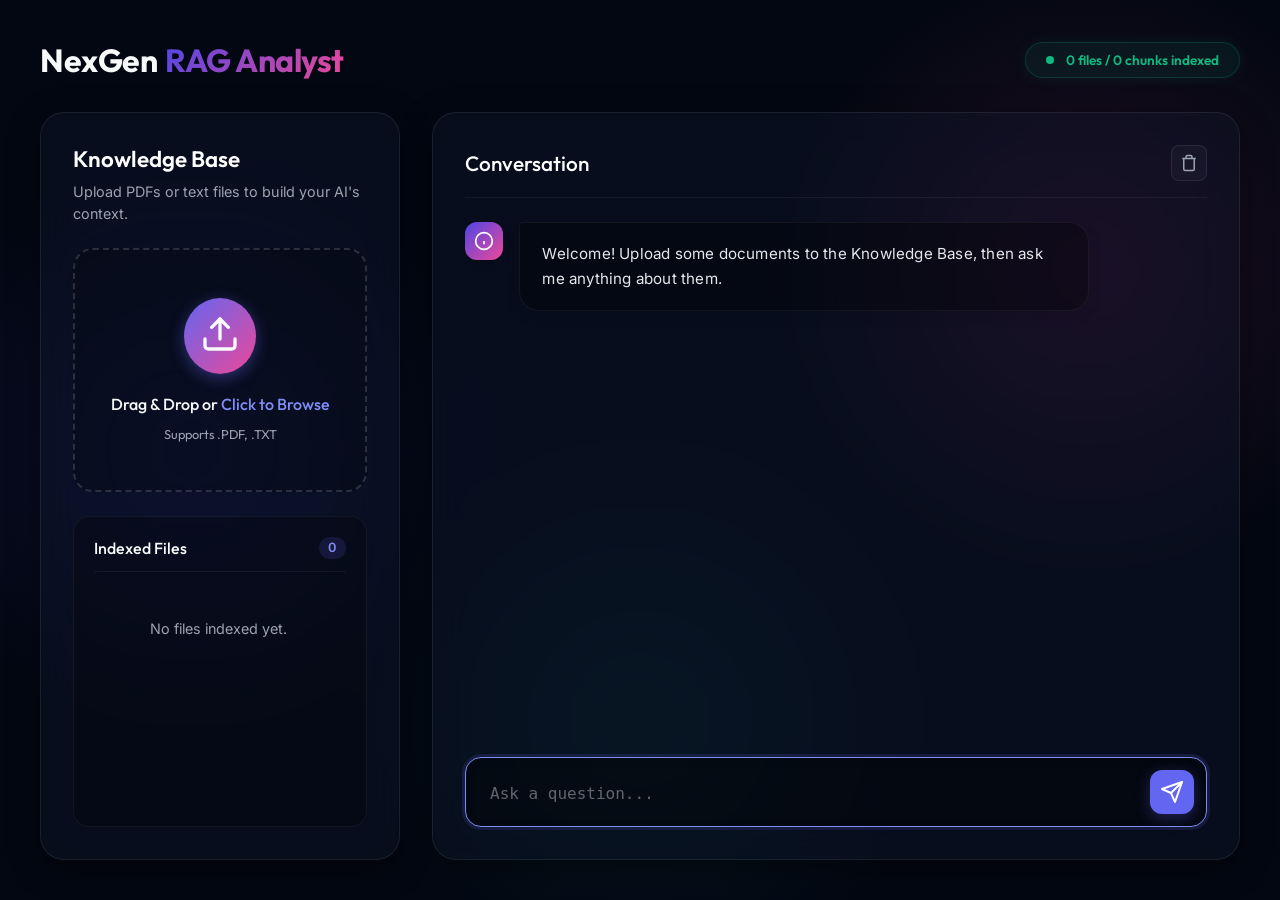
==== templates/index.html @ 40284fd2 "Add files via upload" ====
<!DOCTYPE html>
<html lang="en">
<head>
    <meta charset="UTF-8">
    <meta name="viewport" content="width=device-width, initial-scale=1.0">
    <title>NexGen RAG Assistant</title>
    <!-- Google Fonts for Modern Appearance -->
    <link href="https://fonts.googleapis.com/css2?family=Inter:wght@300;400;500;600;700&display=swap" rel="stylesheet">
    <link rel="stylesheet" href="/static/style.css">
    
    <!-- PWA Settings -->
    <link rel="manifest" href="/manifest.json">
    <meta name="theme-color" content="#0F172A">
    <link rel="apple-touch-icon" href="/static/icon.png">
</head>
<body>
    
    <!-- Animated Background Gradients -->
    <div class="bg-shape shape-1"></div>
    <div class="bg-shape shape-2"></div>
    <div class="bg-shape shape-3"></div>

    <main class="app-container">
        
        <header class="header">
            <h1 class="logo">NexGen <span>RAG Analyst</span></h1>
            <div class="stats-badge" id="statsBadge">
                <span class="pulse-dot"></span>
                <span id="statsText">0 files / 0 chunks indexed</span>
            </div>
        </header>

        <div class="main-content">
            <!-- Sidebar: Upload Section -->
            <aside class="upload-sidebar glass-panel">
                <div class="upload-header">
                    <h2>Knowledge Base</h2>
                    <p>Upload PDFs or text files to build your AI's context.</p>
                </div>
                
                <div class="upload-zone" id="uploadZone">
                    <input type="file" id="fileInput" multiple accept=".pdf,.txt" style="display:none">
                    <div class="upload-icon">
                        <svg width="40" height="40" viewBox="0 0 24 24" fill="none" stroke="currentColor" stroke-width="2" stroke-linecap="round" stroke-linejoin="round"><path d="M21 15v4a2 2 0 0 1-2 2H5a2 2 0 0 1-2-2v-4"></path><polyline points="17 8 12 3 7 8"></polyline><line x1="12" y1="3" x2="12" y2="15"></line></svg>
                    </div>
                    <span>Drag & Drop or <span class="highlight">Click to Browse</span></span>
                    <span class="file-types">Supports .PDF, .TXT</span>
                </div>

                <div class="uploaded-files-section">
                    <div class="section-title">
                        <h3>Indexed Files</h3>
                        <span class="file-count" id="fileCountBadge">0</span>
                    </div>
                    <ul id="uploadedFilesList" class="files-list">
                        <li class="empty-list">No files indexed yet.</li>
                    </ul>
                </div>

                <div class="upload-progress hidden" id="uploadProgress">
                    <div class="spinner"></div>
                    <span>Indexing Documents...</span>
                </div>
                
                <div id="uploadStatus" class="status-msg"></div>
            </aside>

            <!-- Chat Section -->
            <section class="chat-section glass-panel">
                <div class="chat-header">
                    <h2>Conversation</h2>
                    <button id="clearHistoryBtn" class="action-btn" title="Clear History">
                        <svg width="18" height="18" viewBox="0 0 24 24" fill="none" stroke="currentColor" stroke-width="2"><polyline points="3 6 5 6 21 6"></polyline><path d="M19 6v14a2 2 0 0 1-2 2H7a2 2 0 0 1-2-2V6m3 0V4a2 2 0 0 1 2-2h4a2 2 0 0 1 2 2v2"></path></svg>
                    </button>
                </div>
                <div class="chat-history" id="chatHistory">
                    <div class="message system-msg">
                        <div class="avatar">
                            <svg width="20" height="20" viewBox="0 0 24 24" fill="none" stroke="currentColor" stroke-width="2"><circle cx="12" cy="12" r="10"></circle><path d="M12 16v-4"></path><path d="M12 8h.01"></path></svg>
                        </div>
                        <div class="msg-bubble">
                            Welcome! Upload some documents to the Knowledge Base, then ask me anything about them.
                        </div>
                    </div>
                </div>

                <div class="chat-input-wrapper">
                    <textarea id="questionInput" placeholder="Ask a question..." rows="1" autofocus></textarea>
                    <button class="send-btn" id="sendBtn" title="Send Question">
                        <svg width="24" height="24" viewBox="0 0 24 24" fill="none" stroke="currentColor" stroke-width="2" stroke-linecap="round" stroke-linejoin="round"><line x1="22" y1="2" x2="11" y2="13"></line><polygon points="22 2 15 22 11 13 2 9 22 2"></polygon></svg>
                    </button>
                </div>
                <div class="chat-typing hidden" id="chatTyping">
                    RAG Analyst is retrieving information...
                </div>
            </section>
        </div>
    </main>

    <script src="/static/script.js"></script>
    <script>
      if ('serviceWorker' in navigator) {
        window.addEventListener('load', () => {
          navigator.serviceWorker.register('/sw.js')
            .then(registration => {
              console.log('ServiceWorker registration successful with scope: ', registration.scope);
            })
            .catch(err => {
              console.log('ServiceWorker registration failed: ', err);
            });
        });
      }
    </script>
</body>
</html>
---- static/style.css ----
@import url('https://fonts.googleapis.com/css2?family=Outfit:wght@300;400;500;600;700&family=Inter:wght@400;500;600&display=swap');

:root {
    --bg-color-main: #030712;
    --card-bg: rgba(17, 24, 39, 0.45);
    --card-border: rgba(255, 255, 255, 0.08);
    --card-shadow: 0 8px 32px 0 rgba(0, 0, 0, 0.4);
    
    --accent-color: #6366f1; /* Indigo */
    --accent-hover: #818cf8;
    --accent-glow: rgba(99, 102, 241, 0.5);
    
    --text-primary: #f9fafb;
    --text-secondary: #9ca3af;
    --success-color: #10b981;
    --danger-color: #ef4444;
    
    --gradient-1: #4f46e5;
    --gradient-2: #ec4899;
    --gradient-3: #14b8a6;
    
    --app-font: 'Outfit', sans-serif;
    --body-font: 'Inter', sans-serif;
}

* {
    margin: 0;
    padding: 0;
    box-sizing: border-box;
}

body {
    background-color: var(--bg-color-main);
    background-image: 
        radial-gradient(circle at 15% 50%, rgba(79, 70, 229, 0.12), transparent 25%),
        radial-gradient(circle at 85% 30%, rgba(236, 72, 153, 0.12), transparent 25%),
        radial-gradient(circle at 50% 80%, rgba(20, 184, 166, 0.08), transparent 30%);
    background-attachment: fixed;
    color: var(--text-primary);
    min-height: 100vh;
    overflow-x: hidden;
    display: flex;
    justify-content: center;
    position: relative;
    font-family: var(--body-font);
    -webkit-font-smoothing: antialiased;
}

/* Base App Layout */
.app-container {
    width: 100%;
    max-width: 1350px;
    padding: 2.5rem;
    display: flex;
    flex-direction: column;
    height: 100vh;
    height: 100dvh;
}

/* Header Elements */
.header {
    display: flex;
    justify-content: space-between;
    align-items: center;
    margin-bottom: 2rem;
    animation: fadeInDown 0.8s ease cubic-bezier(0.16, 1, 0.3, 1);
}

.logo {
    font-family: var(--app-font);
    font-size: 2rem;
    font-weight: 700;
    letter-spacing: -0.5px;
    display: flex;
    align-items: center;
    gap: 0.5rem;
}

.logo span {
    background: linear-gradient(135deg, var(--gradient-1), var(--gradient-2));
    -webkit-background-clip: text;
    background-clip: text;
    -webkit-text-fill-color: transparent;
}

.stats-badge {
    background: rgba(16, 185, 129, 0.08);
    border: 1px solid rgba(16, 185, 129, 0.2);
    padding: 0.5rem 1.25rem;
    border-radius: 50px;
    display: flex;
    align-items: center;
    gap: 0.75rem;
    font-size: 0.85rem;
    font-weight: 600;
    color: var(--success-color);
    box-shadow: 0 0 15px rgba(16, 185, 129, 0.1);
    font-family: var(--app-font);
}

.pulse-dot {
    width: 8px;
    height: 8px;
    background: var(--success-color);
    border-radius: 50%;
    animation: pulse 2s infinite;
}

@keyframes pulse {
    0% { box-shadow: 0 0 0 0 rgba(16, 185, 129, 0.6); }
    70% { box-shadow: 0 0 0 8px rgba(16, 185, 129, 0); }
    100% { box-shadow: 0 0 0 0 rgba(16, 185, 129, 0); }
}

/* Main Grid structure */
.main-content {
    display: grid;
    grid-template-columns: 360px 1fr;
    gap: 2rem;
    flex: 1;
    min-height: 0;
}

/* Premium Glassmorphism Panels */
.glass-panel {
    background: var(--card-bg);
    backdrop-filter: blur(20px) saturate(140%);
    -webkit-backdrop-filter: blur(20px) saturate(140%);
    border: 1px solid var(--card-border);
    border-radius: 24px;
    box-shadow: var(--card-shadow);
}

/* Upload Sidebar Section */
.upload-sidebar {
    padding: 2rem;
    display: flex;
    flex-direction: column;
    gap: 1.5rem;
    animation: fadeInLeft 0.8s ease cubic-bezier(0.16, 1, 0.3, 1);
}

.upload-header h2 {
    font-family: var(--app-font);
    font-size: 1.4rem;
    font-weight: 600;
    margin-bottom: 0.5rem;
    color: #fff;
}

.upload-header p {
    font-size: 0.9rem;
    color: var(--text-secondary);
    line-height: 1.5;
}

.upload-zone {
    border: 2px dashed rgba(255, 255, 255, 0.15);
    border-radius: 20px;
    padding: 3rem 1rem;
    display: flex;
    flex-direction: column;
    align-items: center;
    gap: 1.25rem;
    text-align: center;
    cursor: pointer;
    transition: all 0.3s cubic-bezier(0.4, 0, 0.2, 1);
    background: rgba(0, 0, 0, 0.2);
}

.upload-zone:hover, .upload-zone.dragover {
    border-color: var(--accent-hover);
    background: rgba(99, 102, 241, 0.08);
    transform: translateY(-2px);
    box-shadow: 0 4px 20px rgba(99, 102, 241, 0.1);
}

.upload-icon {
    color: var(--text-primary);
    background: linear-gradient(135deg, var(--accent-color), var(--gradient-2));
    padding: 1rem;
    border-radius: 50%;
    box-shadow: 0 4px 15px rgba(99, 102, 241, 0.4);
    transition: transform 0.3s ease;
}

.upload-zone:hover .upload-icon {
    transform: scale(1.05);
}

.upload-zone span {
    font-size: 1rem;
    font-weight: 500;
    color: var(--text-primary);
    font-family: var(--app-font);
}

.upload-zone .highlight {
    color: var(--accent-hover);
}

.upload-zone .file-types {
    font-size: 0.8rem;
    color: var(--text-secondary);
    margin-top: -0.5rem;
    font-weight: 400;
}

/* Uploaded Files Section */
.uploaded-files-section {
    background: rgba(0, 0, 0, 0.25);
    border-radius: 16px;
    border: 1px solid rgba(255,255,255,0.05);
    padding: 1.25rem;
    display: flex;
    flex-direction: column;
    flex: 1;
    min-height: 150px;
    overflow: hidden;
}

.section-title {
    display: flex;
    justify-content: space-between;
    align-items: center;
    margin-bottom: 1rem;
    padding-bottom: 0.75rem;
    border-bottom: 1px solid rgba(255, 255, 255, 0.05);
}

.section-title h3 {
    font-family: var(--app-font);
    font-size: 1rem;
    font-weight: 500;
    color: var(--text-primary);
}

.file-count {
    background: rgba(99, 102, 241, 0.15);
    color: var(--accent-hover);
    font-size: 0.8rem;
    font-weight: 600;
    padding: 0.2rem 0.6rem;
    border-radius: 20px;
}

.files-list {
    list-style: none;
    overflow-y: auto;
    flex: 1;
    display: flex;
    flex-direction: column;
    gap: 0.5rem;
    padding-right: 0.25rem;
}

.files-list::-webkit-scrollbar { width: 4px; }
.files-list::-webkit-scrollbar-thumb { background: rgba(255, 255, 255, 0.1); border-radius: 10px; }

.file-item {
    display: flex;
    align-items: center;
    gap: 0.75rem;
    background: rgba(255, 255, 255, 0.04);
    padding: 0.75rem 1rem;
    border-radius: 12px;
    font-size: 0.85rem;
    font-weight: 500;
    color: var(--text-secondary);
    transition: all 0.25s ease;
    animation: slideUp 0.3s ease;
}

.file-item:hover {
    background: rgba(255, 255, 255, 0.08);
    color: var(--text-primary);
    transform: translateX(4px);
}

.file-item svg {
    flex-shrink: 0;
    color: var(--accent-color);
}

.empty-list {
    font-size: 0.9rem;
    color: var(--text-secondary);
    text-align: center;
    margin-top: 2rem;
}

.upload-progress {
    display: flex;
    align-items: center;
    gap: 1rem;
    padding: 1.25rem;
    background: rgba(99, 102, 241, 0.1);
    border: 1px solid rgba(99, 102, 241, 0.2);
    border-radius: 12px;
    justify-content: center;
    color: var(--accent-hover);
    font-family: var(--app-font);
}

.spinner {
    width: 22px;
    height: 22px;
    border: 3px solid rgba(255, 255, 255, 0.1);
    border-top-color: var(--accent-color);
    border-radius: 50%;
    animation: spin 1s linear infinite;
}

.status-msg {
    font-size: 0.85rem;
    padding: 1rem;
    border-radius: 12px;
    display: none;
    animation: fadeIn 0.3s ease;
    font-weight: 500;
}

.status-msg.success {
    display: block;
    background: rgba(16, 185, 129, 0.1);
    color: var(--success-color);
    border: 1px solid rgba(16, 185, 129, 0.2);
}

.status-msg.error {
    display: block;
    background: rgba(239, 68, 68, 0.1);
    color: var(--danger-color);
    border: 1px solid rgba(239, 68, 68, 0.2);
}

/* Chat Section */
.chat-section {
    display: flex;
    flex-direction: column;
    padding: 2rem;
    position: relative;
    overflow: hidden;
    animation: fadeInRight 0.8s ease cubic-bezier(0.16, 1, 0.3, 1);
}

.chat-header {
    display: flex;
    justify-content: space-between;
    align-items: center;
    margin-bottom: 1.5rem;
    padding-bottom: 1rem;
    border-bottom: 1px solid rgba(255, 255, 255, 0.05);
}

.chat-header h2 {
    font-family: var(--app-font);
    font-size: 1.3rem;
    font-weight: 500;
    color: #fff;
}

.action-btn {
    background: rgba(255, 255, 255, 0.03);
    border: 1px solid rgba(255, 255, 255, 0.08);
    color: var(--text-secondary);
    cursor: pointer;
    padding: 0.5rem;
    border-radius: 8px;
    display: flex;
    align-items: center;
    justify-content: center;
    transition: all 0.2s ease;
}

.action-btn:hover {
    background: rgba(239, 68, 68, 0.15);
    color: var(--danger-color);
    border-color: rgba(239, 68, 68, 0.3);
}

.chat-history {
    flex: 1;
    overflow-y: auto;
    display: flex;
    flex-direction: column;
    gap: 1.5rem;
    padding-bottom: 1rem;
    padding-right: 0.5rem;
    scrollbar-width: thin;
    scrollbar-color: rgba(255, 255, 255, 0.15) transparent;
}

.chat-history::-webkit-scrollbar { width: 6px; }
.chat-history::-webkit-scrollbar-thumb {
    background: rgba(255, 255, 255, 0.15);
    border-radius: 10px;
}

.message {
    display: flex;
    gap: 1rem;
    max-width: 85%;
    animation: slideUp 0.4s cubic-bezier(0.16, 1, 0.3, 1) forwards;
}

.system-msg { align-self: flex-start; }
.user-msg { align-self: flex-end; flex-direction: row-reverse; }

.avatar {
    width: 38px;
    height: 38px;
    border-radius: 12px; /* Smoother squircle look */
    display: flex;
    align-items: center;
    justify-content: center;
    flex-shrink: 0;
    box-shadow: 0 4px 10px rgba(0,0,0,0.2);
}

.system-msg .avatar {
    background: linear-gradient(135deg, var(--gradient-1), var(--gradient-2));
    color: white;
}

.user-msg .avatar {
    background: rgba(255, 255, 255, 0.08);
    color: var(--text-primary);
    border: 1px solid rgba(255,255,255,0.05);
}

.msg-bubble {
    padding: 1.2rem 1.4rem;
    border-radius: 20px;
    font-size: 0.95rem;
    line-height: 1.6;
    letter-spacing: 0.2px;
    word-break: break-word;
    box-shadow: 0 4px 15px rgba(0,0,0,0.1);
}

.system-msg .msg-bubble {
    background: rgba(0, 0, 0, 0.3);
    border: 1px solid rgba(255, 255, 255, 0.05);
    border-top-left-radius: 4px;
    color: #e5e7eb;
}

.user-msg .msg-bubble {
    background: linear-gradient(135deg, rgba(79, 70, 229, 0.15), rgba(99, 102, 241, 0.05));
    border: 1px solid rgba(99, 102, 241, 0.2);
    border-top-right-radius: 4px;
    color: #fff;
}

.chat-input-wrapper {
    margin-top: 1.5rem;
    position: relative;
    background: rgba(0, 0, 0, 0.3);
    border: 1px solid rgba(255, 255, 255, 0.1);
    border-radius: 16px;
    display: flex;
    align-items: flex-end;
    padding: 0.75rem;
    transition: all 0.3s ease;
    box-shadow: inset 0 2px 10px rgba(0,0,0,0.1);
}

.chat-input-wrapper:focus-within {
    border-color: var(--accent-hover);
    background: rgba(0, 0, 0, 0.4);
    box-shadow: 0 0 0 3px rgba(99, 102, 241, 0.15), inset 0 2px 10px rgba(0,0,0,0.1);
}

#questionInput {
    flex: 1;
    background: transparent;
    border: none;
    color: var(--text-primary);
    padding: 0.5rem 0.75rem;
    font-size: 1rem;
    resize: none;
    max-height: 200px;
    overflow-y: auto;
    line-height: 1.5;
}

#questionInput:focus { outline: none; }
#questionInput::placeholder { color: rgba(156, 163, 175, 0.6); }

.send-btn {
    background: var(--accent-color);
    color: white;
    border: none;
    border-radius: 12px;
    width: 44px;
    height: 44px;
    display: flex;
    align-items: center;
    justify-content: center;
    cursor: pointer;
    transition: all 0.2s cubic-bezier(0.16, 1, 0.3, 1);
    flex-shrink: 0;
    margin-left: 0.5rem;
    box-shadow: 0 4px 15px rgba(99, 102, 241, 0.3);
}

.send-btn:hover {
    background: var(--accent-hover);
    transform: translateY(-2px);
    box-shadow: 0 6px 20px rgba(99, 102, 241, 0.4);
}

.send-btn:active {
    transform: translateY(0);
}

.send-btn:disabled {
    background: rgba(255, 255, 255, 0.1);
    color: rgba(255,255,255,0.3);
    box-shadow: none;
    cursor: not-allowed;
    transform: none;
}

.chat-typing {
    font-size: 0.85rem;
    color: var(--accent-hover);
    position: absolute;
    bottom: 6.5rem;
    left: 2.5rem;
    animation: blink 1.5s infinite;
    font-family: var(--app-font);
    font-weight: 500;
}

.hidden { display: none !important; }

/* Animations */
@keyframes spin { 100% { transform: rotate(360deg); } }
@keyframes blink { 0%, 100% { opacity: 0.4; } 50% { opacity: 1; } }
@keyframes fadeIn { from { opacity: 0; } to { opacity: 1; } }
@keyframes slideUp { from { opacity: 0; transform: translateY(15px); } to { opacity: 1; transform: translateY(0); } }
@keyframes fadeInDown { from { opacity: 0; transform: translateY(-20px); } to { opacity: 1; transform: translateY(0); } }
@keyframes fadeInLeft { from { opacity: 0; transform: translateX(-20px); } to { opacity: 1; transform: translateX(0); } }
@keyframes fadeInRight { from { opacity: 0; transform: translateX(20px); } to { opacity: 1; transform: translateX(0); } }

/* Responsiveness */
@media (max-width: 1024px) {
    .main-content {
        grid-template-columns: 320px 1fr;
        gap: 1.5rem;
    }
    .app-container {
        padding: 1.5rem;
    }
}

@media (max-width: 900px) {
    .main-content {
        grid-template-columns: 1fr;
    }
    .upload-sidebar {
        order: -1;
    }
    .app-container {
        height: auto;
        min-height: 100vh;
    }
    .chat-section {
        min-height: 550px;
    }
}

@media (max-width: 600px) {
    .header {
        flex-direction: column;
        gap: 1rem;
        align-items: center;
        text-align: center;
        margin-bottom: 1.5rem;
    }
    .logo { font-size: 1.6rem; }
    .stats-badge {
        font-size: 0.75rem;
        padding: 0.4rem 1rem;
    }
    .message { max-width: 95%; }
    .msg-bubble {
        padding: 1rem 1.2rem;
        font-size: 0.9rem;
    }
    .upload-zone { padding: 2rem 1rem; }
    .upload-sidebar, .chat-section {
        padding: 1.25rem;
        border-radius: 20px;
    }
    .chat-section {
        min-height: 450px;
    }
    .chat-typing {
        left: 1.5rem;
        bottom: 5.5rem;
    }
}

@media (max-width: 400px) {
    .app-container { padding: 0.75rem; }
    .logo { font-size: 1.4rem; }
    .upload-zone { padding: 1.25rem; }
    .upload-sidebar, .chat-section { padding: 1rem; }
    .msg-bubble {
        padding: 0.85rem 1rem;
        font-size: 0.85rem;
    }
    .avatar {
        width: 32px;
        height: 32px;
        border-radius: 10px;
    }
    .chat-header h2 { font-size: 1.1rem; }
}
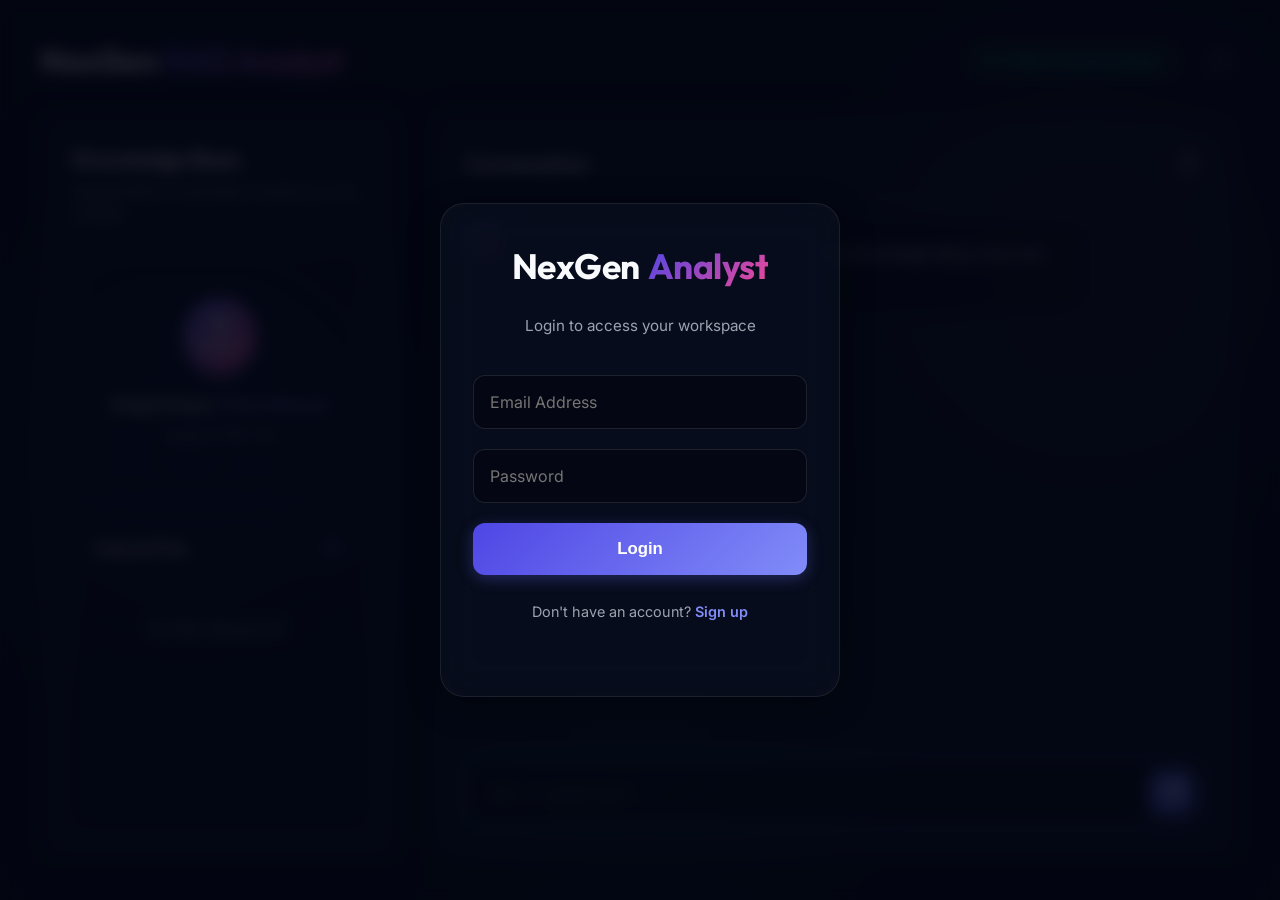
==== commit 992186ec: "Add files via upload" ====
--- a/templates/index.html
+++ b/templates/index.html
@@ -15,6 +15,36 @@
 </head>
 <body>
     
+    <!-- Auth Overlay Modal -->
+    <div id="authOverlay" class="auth-overlay">
+        <div class="auth-card glass-panel">
+            <h2 class="auth-title logo" id="authTitle">NexGen <span>Analyst</span></h2>
+            <p class="auth-subtitle" id="authSubtitle">Login to access your workspace</p>
+            
+            <form id="loginForm" class="auth-form">
+                <input type="email" id="loginEmail" placeholder="Email Address" required>
+                <input type="password" id="loginPassword" placeholder="Password" required>
+                <button type="submit" class="auth-btn" id="loginSubmitBtn">Login</button>
+                <p class="auth-switch">Don't have an account? <span id="showSignup">Sign up</span></p>
+                <div class="auth-status" id="loginStatus"></div>
+            </form>
+
+            <form id="signupForm" class="auth-form hidden">
+                <input type="email" id="signupEmail" placeholder="Email Address" required>
+                <input type="password" id="signupPassword" placeholder="Password" required>
+                <button type="submit" class="auth-btn" id="signupSubmitBtn">Create Account</button>
+                <p class="auth-switch">Already have an account? <span id="showLogin">Login</span></p>
+                <div class="auth-status" id="signupStatus"></div>
+            </form>
+
+            <form id="verifyForm" class="auth-form hidden">
+                <input type="text" id="verifyOtp" placeholder="6-digit OTP Code" required maxlength="6">
+                <button type="submit" class="auth-btn" id="verifySubmitBtn">Verify & Login</button>
+                <div class="auth-status" id="verifyStatus"></div>
+            </form>
+        </div>
+    </div>
+
     <!-- Animated Background Gradients -->
     <div class="bg-shape shape-1"></div>
     <div class="bg-shape shape-2"></div>
@@ -24,9 +54,14 @@
         
         <header class="header">
             <h1 class="logo">NexGen <span>RAG Analyst</span></h1>
-            <div class="stats-badge" id="statsBadge">
-                <span class="pulse-dot"></span>
-                <span id="statsText">0 files / 0 chunks indexed</span>
+            <div class="header-right">
+                <div class="stats-badge" id="statsBadge">
+                    <span class="pulse-dot"></span>
+                    <span id="statsText">0 files / 0 chunks indexed</span>
+                </div>
+                <button id="logoutBtn" class="action-btn logout-btn" title="Logout">
+                    <svg width="18" height="18" viewBox="0 0 24 24" fill="none" stroke="currentColor" stroke-width="2"><path d="M9 21H5a2 2 0 0 1-2-2V5a2 2 0 0 1 2-2h4"></path><polyline points="16 17 21 12 16 7"></polyline><line x1="21" y1="12" x2="9" y2="12"></line></svg>
+                </button>
             </div>
         </header>
 
--- a/static/style.css
+++ b/static/style.css
@@ -66,6 +66,20 @@
     animation: fadeInDown 0.8s ease cubic-bezier(0.16, 1, 0.3, 1);
 }
 
+.header-right {
+    display: flex;
+    align-items: center;
+    gap: 1.5rem;
+}
+
+.logout-btn {
+    opacity: 0.8;
+}
+
+.logout-btn:hover {
+    opacity: 1;
+}
+
 .logo {
     font-family: var(--app-font);
     font-size: 2rem;
@@ -81,6 +95,20 @@
     -webkit-background-clip: text;
     background-clip: text;
     -webkit-text-fill-color: transparent;
+}
+
+.header-right {
+    display: flex;
+    align-items: center;
+    gap: 1.5rem;
+}
+
+.logout-btn {
+    opacity: 0.8;
+}
+
+.logout-btn:hover {
+    opacity: 1;
 }
 
 .stats-badge {
@@ -119,6 +147,130 @@
     gap: 2rem;
     flex: 1;
     min-height: 0;
+}
+
+/* Auth Overlay */
+.auth-overlay {
+    position: fixed;
+    top: 0;
+    left: 0;
+    width: 100vw;
+    height: 100vh;
+    height: 100dvh;
+    background: rgba(3, 7, 18, 0.85);
+    backdrop-filter: blur(8px);
+    z-index: 1000;
+    display: flex;
+    justify-content: center;
+    align-items: center;
+    opacity: 1;
+    transition: opacity 0.5s ease;
+}
+
+.auth-overlay.hidden {
+    opacity: 0;
+    pointer-events: none;
+}
+
+.auth-card {
+    width: 100%;
+    max-width: 400px;
+    padding: 2.5rem 2rem;
+    display: flex;
+    flex-direction: column;
+    align-items: center;
+    gap: 1.5rem;
+    animation: slideUp 0.5s ease;
+}
+
+.auth-title {
+    font-size: 2.2rem;
+    margin-bottom: 0.2rem;
+}
+
+.auth-subtitle {
+    color: var(--text-secondary);
+    font-size: 0.95rem;
+    text-align: center;
+    margin-bottom: 1rem;
+}
+
+.auth-form {
+    width: 100%;
+    display: flex;
+    flex-direction: column;
+    gap: 1.25rem;
+}
+
+.auth-form input {
+    width: 100%;
+    background: rgba(0, 0, 0, 0.3);
+    border: 1px solid rgba(255, 255, 255, 0.1);
+    border-radius: 12px;
+    padding: 1rem;
+    color: var(--text-primary);
+    font-size: 1rem;
+    font-family: var(--body-font);
+    transition: all 0.3s ease;
+}
+
+.auth-form input:focus {
+    outline: none;
+    border-color: var(--accent-hover);
+    box-shadow: 0 0 0 3px rgba(99, 102, 241, 0.15);
+}
+
+.auth-btn {
+    width: 100%;
+    background: linear-gradient(135deg, var(--gradient-1), var(--accent-hover));
+    color: white;
+    font-weight: 600;
+    font-size: 1.05rem;
+    padding: 1rem;
+    border: none;
+    border-radius: 12px;
+    cursor: pointer;
+    transition: all 0.2s;
+    box-shadow: 0 4px 15px rgba(99, 102, 241, 0.3);
+}
+
+.auth-btn:hover {
+    transform: translateY(-2px);
+    box-shadow: 0 6px 20px rgba(99, 102, 241, 0.4);
+}
+
+.auth-switch {
+    text-align: center;
+    font-size: 0.9rem;
+    color: var(--text-secondary);
+    margin-top: 0.5rem;
+}
+
+.auth-switch span {
+    color: var(--accent-hover);
+    cursor: pointer;
+    font-weight: 600;
+}
+
+.auth-switch span:hover {
+    text-decoration: underline;
+}
+
+.auth-status {
+    font-size: 0.85rem;
+    text-align: center;
+    padding: 0.5rem;
+    border-radius: 8px;
+}
+
+.auth-status.error {
+    color: var(--danger-color);
+    background: rgba(239, 68, 68, 0.1);
+}
+
+.auth-status.success {
+    color: var(--success-color);
+    background: rgba(16, 185, 129, 0.1);
 }
 
 /* Premium Glassmorphism Panels */
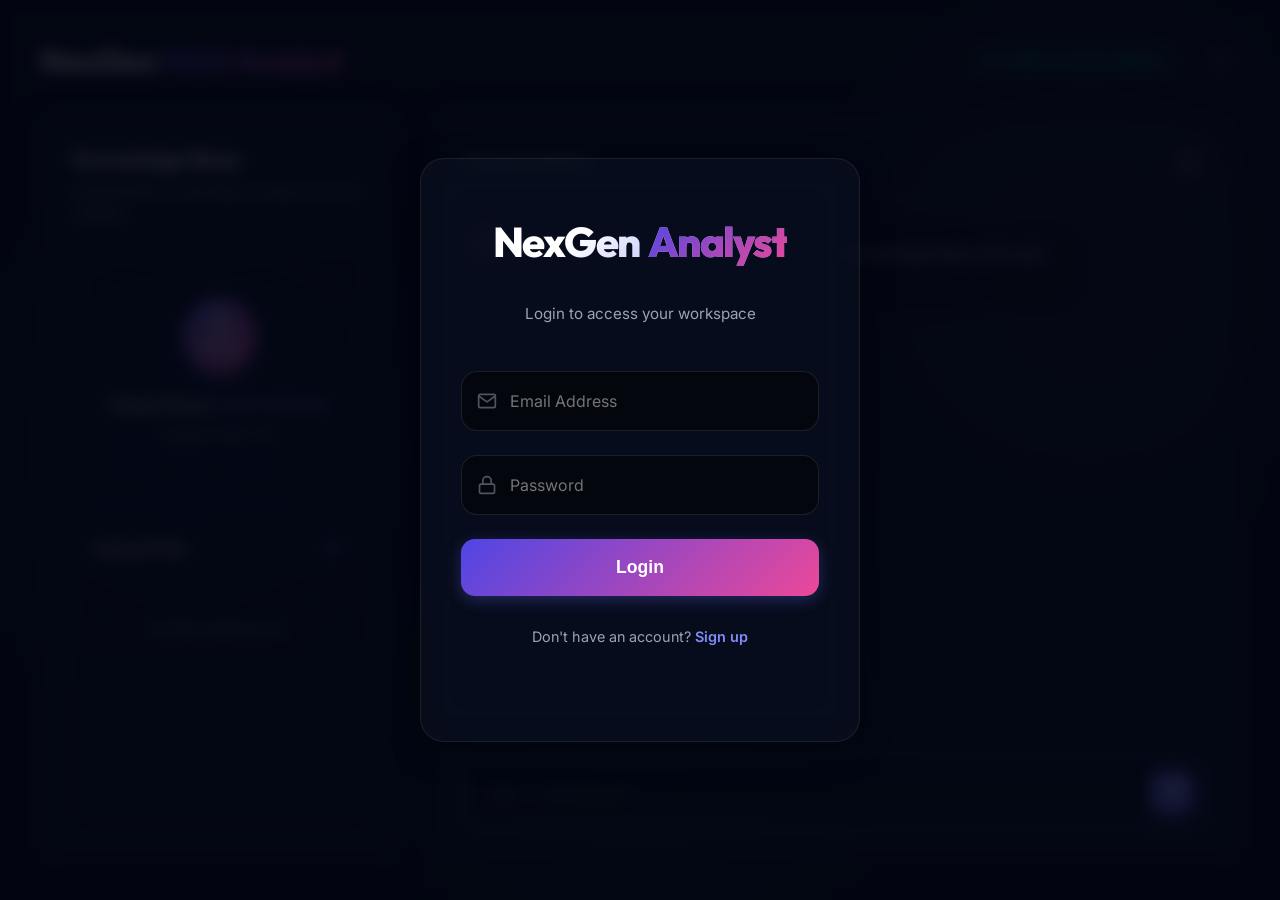
==== commit 98035232: "Add files via upload" ====
--- a/templates/index.html
+++ b/templates/index.html
@@ -22,16 +22,24 @@
             <p class="auth-subtitle" id="authSubtitle">Login to access your workspace</p>
             
             <form id="loginForm" class="auth-form">
-                <input type="email" id="loginEmail" placeholder="Email Address" required>
-                <input type="password" id="loginPassword" placeholder="Password" required>
+                <div class="input-group">
+                    <input type="email" id="loginEmail" placeholder="Email Address" required>
+                </div>
+                <div class="input-group">
+                    <input type="password" id="loginPassword" placeholder="Password" required>
+                </div>
                 <button type="submit" class="auth-btn" id="loginSubmitBtn">Login</button>
                 <p class="auth-switch">Don't have an account? <span id="showSignup">Sign up</span></p>
                 <div class="auth-status" id="loginStatus"></div>
             </form>
 
             <form id="signupForm" class="auth-form hidden">
-                <input type="email" id="signupEmail" placeholder="Email Address" required>
-                <input type="password" id="signupPassword" placeholder="Password" required>
+                <div class="input-group">
+                    <input type="email" id="signupEmail" placeholder="Email Address" required>
+                </div>
+                <div class="input-group">
+                    <input type="password" id="signupPassword" placeholder="Password" required>
+                </div>
                 <button type="submit" class="auth-btn" id="signupSubmitBtn">Create Account</button>
                 <p class="auth-switch">Already have an account? <span id="showLogin">Login</span></p>
                 <div class="auth-status" id="signupStatus"></div>
--- a/static/style.css
+++ b/static/style.css
@@ -174,18 +174,29 @@
 
 .auth-card {
     width: 100%;
-    max-width: 400px;
-    padding: 2.5rem 2rem;
+    max-width: 440px;
+    padding: 3.5rem 2.5rem;
     display: flex;
     flex-direction: column;
     align-items: center;
-    gap: 1.5rem;
-    animation: slideUp 0.5s ease;
+    gap: 2rem;
+    background: rgba(17, 24, 39, 0.6);
+    border: 1px solid rgba(255, 255, 255, 0.12);
+    box-shadow: 
+        0 20px 50px rgba(0, 0, 0, 0.5),
+        inset 0 0 20px rgba(255, 255, 255, 0.05);
+    animation: authEntrance 0.8s cubic-bezier(0.16, 1, 0.3, 1);
 }
 
 .auth-title {
-    font-size: 2.2rem;
+    font-size: 2.6rem;
+    font-weight: 800;
     margin-bottom: 0.2rem;
+    letter-spacing: -1.5px;
+    background: linear-gradient(135deg, #fff 30%, var(--accent-hover));
+    -webkit-background-clip: text;
+    background-clip: text;
+    -webkit-text-fill-color: transparent;
 }
 
 .auth-subtitle {
@@ -199,44 +210,105 @@
     width: 100%;
     display: flex;
     flex-direction: column;
-    gap: 1.25rem;
+    gap: 1.5rem;
+}
+
+.input-group {
+    position: relative;
+    width: 100%;
+}
+
+.input-group::before {
+    content: "";
+    position: absolute;
+    left: 1rem;
+    top: 50%;
+    transform: translateY(-50%);
+    width: 20px;
+    height: 20px;
+    background-color: var(--text-secondary);
+    mask-size: contain;
+    mask-repeat: no-repeat;
+    opacity: 0.5;
+    transition: all 0.3s;
+    z-index: 2;
+}
+
+.input-group:focus-within::before {
+    background-color: var(--accent-hover);
+    opacity: 1;
+}
+
+.input-group:nth-child(1)::before {
+    mask-image: url("data:image/svg+xml,%3Csvg xmlns='http://www.w3.org/2000/svg' viewBox='0 0 24 24' fill='none' stroke='currentColor' stroke-width='2' stroke-linecap='round' stroke-linejoin='round'%3E%3Cpath d='M4 4h16c1.1 0 2 .9 2 2v12c0 1.1-.9 2-2 2H4c-1.1 0-2-.9-2-2V6c0-1.1.9-2 2-2z'%3E%3C/path%3E%3Cpolyline points='22,6 12,13 2,6'%3E%3C/polyline%3E%3C/svg%3E");
+}
+
+.input-group:nth-child(2)::before {
+    mask-image: url("data:image/svg+xml,%3Csvg xmlns='http://www.w3.org/2000/svg' viewBox='0 0 24 24' fill='none' stroke='currentColor' stroke-width='2' stroke-linecap='round' stroke-linejoin='round'%3E%3Crect x='3' y='11' width='18' height='11' rx='2' ry='2'%3E%3C/rect%3E%3Cpath d='M7 11V7a5 5 0 0 1 10 0v4'%3E%3C/path%3E%3C/svg%3E");
 }
 
 .auth-form input {
     width: 100%;
-    background: rgba(0, 0, 0, 0.3);
+    background: rgba(0, 0, 0, 0.5);
     border: 1px solid rgba(255, 255, 255, 0.1);
-    border-radius: 12px;
-    padding: 1rem;
+    border-radius: 16px;
+    padding: 1.2rem 1.25rem 1.2rem 3rem;
     color: var(--text-primary);
     font-size: 1rem;
     font-family: var(--body-font);
-    transition: all 0.3s ease;
+    transition: all 0.4s cubic-bezier(0.16, 1, 0.3, 1);
 }
 
 .auth-form input:focus {
     outline: none;
+    background: rgba(0, 0, 0, 0.6);
     border-color: var(--accent-hover);
-    box-shadow: 0 0 0 3px rgba(99, 102, 241, 0.15);
+    box-shadow: 0 0 30px rgba(99, 102, 241, 0.25);
+    transform: translateY(-2px);
 }
 
 .auth-btn {
     width: 100%;
-    background: linear-gradient(135deg, var(--gradient-1), var(--accent-hover));
+    background: linear-gradient(135deg, var(--gradient-1), var(--gradient-2));
     color: white;
-    font-weight: 600;
-    font-size: 1.05rem;
-    padding: 1rem;
+    font-weight: 700;
+    font-size: 1.1rem;
+    padding: 1.1rem;
     border: none;
-    border-radius: 12px;
+    border-radius: 14px;
     cursor: pointer;
-    transition: all 0.2s;
+    transition: all 0.3s cubic-bezier(0.16, 1, 0.3, 1);
     box-shadow: 0 4px 15px rgba(99, 102, 241, 0.3);
+    position: relative;
+    overflow: hidden;
 }
 
 .auth-btn:hover {
-    transform: translateY(-2px);
-    box-shadow: 0 6px 20px rgba(99, 102, 241, 0.4);
+    transform: translateY(-3px);
+    box-shadow: 0 8px 25px rgba(236, 72, 153, 0.4);
+}
+
+.auth-btn:active {
+    transform: translateY(-1px);
+}
+
+.auth-btn.loading {
+    color: transparent;
+    pointer-events: none;
+}
+
+.auth-btn.loading::after {
+    content: "";
+    position: absolute;
+    width: 20px;
+    height: 20px;
+    top: 50%;
+    left: 50%;
+    margin: -10px 0 0 -10px;
+    border: 3px solid rgba(255,255,255,0.3);
+    border-top-color: white;
+    border-radius: 50%;
+    animation: spin 0.8s linear infinite;
 }
 
 .auth-switch {
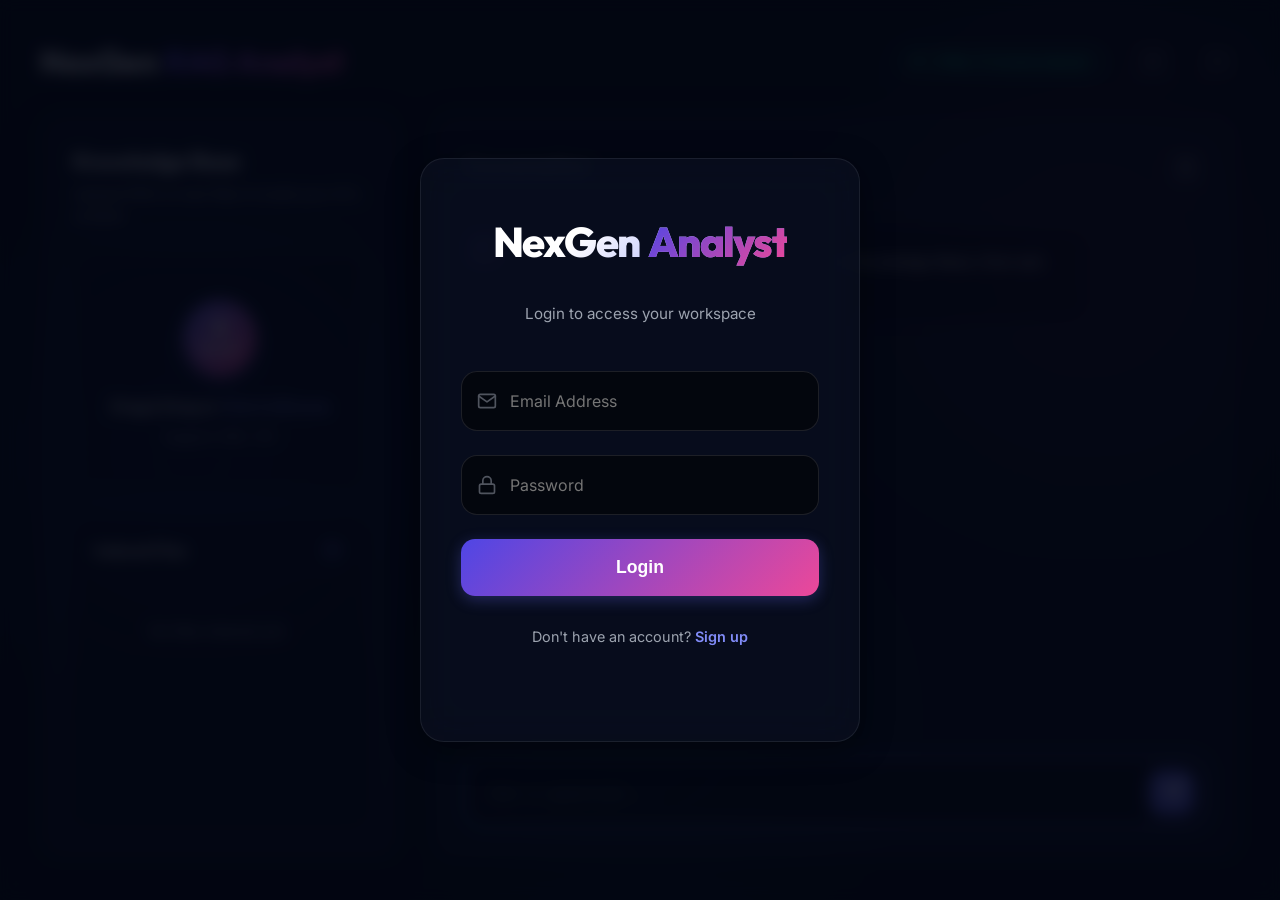
==== commit 1cfcaba1: "Add files via upload" ====
--- a/templates/index.html
+++ b/templates/index.html
@@ -67,6 +67,9 @@
                     <span class="pulse-dot"></span>
                     <span id="statsText">0 files / 0 chunks indexed</span>
                 </div>
+                <button id="themeToggle" class="action-btn theme-btn" title="Toggle Bright Mode">
+                    <svg width="18" height="18" viewBox="0 0 24 24" fill="none" stroke="currentColor" stroke-width="2"><circle cx="12" cy="12" r="5"></circle><line x1="12" y1="1" x2="12" y2="3"></line><line x1="12" y1="21" x2="12" y2="23"></line><line x1="4.22" y1="4.22" x2="5.64" y2="5.64"></line><line x1="18.36" y1="18.36" x2="19.78" y2="19.78"></line><line x1="1" y1="12" x2="3" y2="12"></line><line x1="21" y1="12" x2="23" y2="12"></line><line x1="4.22" y1="19.78" x2="5.64" y2="18.36"></line><line x1="18.36" y1="5.64" x2="19.78" y2="4.22"></line></svg>
+                </button>
                 <button id="logoutBtn" class="action-btn logout-btn" title="Logout">
                     <svg width="18" height="18" viewBox="0 0 24 24" fill="none" stroke="currentColor" stroke-width="2"><path d="M9 21H5a2 2 0 0 1-2-2V5a2 2 0 0 1 2-2h4"></path><polyline points="16 17 21 12 16 7"></polyline><line x1="21" y1="12" x2="9" y2="12"></line></svg>
                 </button>
--- a/static/style.css
+++ b/static/style.css
@@ -1,6 +1,7 @@
 @import url('https://fonts.googleapis.com/css2?family=Outfit:wght@300;400;500;600;700&family=Inter:wght@400;500;600&display=swap');
 
 :root {
+    /* Dark Mode Defaults */
     --bg-color-main: #030712;
     --card-bg: rgba(17, 24, 39, 0.45);
     --card-border: rgba(255, 255, 255, 0.08);
@@ -21,6 +22,22 @@
     
     --app-font: 'Outfit', sans-serif;
     --body-font: 'Inter', sans-serif;
+
+    --panel-bg: rgba(17, 24, 39, 0.6);
+    --glass-border: rgba(255, 255, 255, 0.1);
+}
+
+body.bright-mode {
+    --bg-color-main: #f8fafc;
+    --card-bg: rgba(255, 255, 255, 0.8);
+    --card-border: rgba(99, 102, 241, 0.12);
+    --card-shadow: 0 10px 40px -10px rgba(0, 0, 0, 0.1);
+    
+    --text-primary: #0f172a;
+    --text-secondary: #475569;
+    
+    --panel-bg: rgba(255, 255, 255, 0.9);
+    --glass-border: rgba(99, 102, 241, 0.1);
 }
 
 * {
@@ -124,6 +141,32 @@
     color: var(--success-color);
     box-shadow: 0 0 15px rgba(16, 185, 129, 0.1);
     font-family: var(--app-font);
+}
+
+.action-btn {
+    background: rgba(255, 255, 255, 0.05);
+    border: 1px solid rgba(255, 255, 255, 0.1);
+    color: var(--text-primary);
+    width: 42px;
+    height: 42px;
+    border-radius: 12px;
+    display: flex;
+    align-items: center;
+    justify-content: center;
+    cursor: pointer;
+    transition: all 0.3s ease;
+}
+
+.action-btn:hover {
+    background: rgba(255, 255, 255, 0.1);
+    border-color: var(--accent-hover);
+    transform: translateY(-2px);
+}
+
+.bright-mode .action-btn {
+    background: rgba(0, 0, 0, 0.05);
+    border-color: rgba(0, 0, 0, 0.1);
+    color: var(--text-primary);
 }
 
 .pulse-dot {
@@ -484,7 +527,7 @@
 .file-item {
     display: flex;
     align-items: center;
-    gap: 0.75rem;
+    justify-content: space-between;
     background: rgba(255, 255, 255, 0.04);
     padding: 0.75rem 1rem;
     border-radius: 12px;
@@ -495,10 +538,41 @@
     animation: slideUp 0.3s ease;
 }
 
+.bright-mode .file-item {
+    background: rgba(0, 0, 0, 0.05);
+    color: var(--text-primary);
+}
+
+.file-info {
+    display: flex;
+    align-items: center;
+    gap: 0.75rem;
+    overflow: hidden;
+    text-overflow: ellipsis;
+    white-space: nowrap;
+}
+
+.file-delete-btn {
+    background: none;
+    border: none;
+    color: var(--text-secondary);
+    cursor: pointer;
+    padding: 4px;
+    border-radius: 6px;
+    transition: all 0.2s;
+    display: flex;
+    align-items: center;
+    justify-content: center;
+}
+
+.file-delete-btn:hover {
+    color: var(--danger-color);
+    background: rgba(239, 68, 68, 0.1);
+}
+
 .file-item:hover {
     background: rgba(255, 255, 255, 0.08);
     color: var(--text-primary);
-    transform: translateX(4px);
 }
 
 .file-item svg {
@@ -769,7 +843,7 @@
 @keyframes fadeInLeft { from { opacity: 0; transform: translateX(-20px); } to { opacity: 1; transform: translateX(0); } }
 @keyframes fadeInRight { from { opacity: 0; transform: translateX(20px); } to { opacity: 1; transform: translateX(0); } }
 
-/* Responsiveness */
+/* Responsiveness Improvements */
 @media (max-width: 1024px) {
     .main-content {
         grid-template-columns: 320px 1fr;
@@ -797,50 +871,69 @@
 }
 
 @media (max-width: 600px) {
+    .app-container {
+        padding: 0;
+        height: 100dvh;
+        overflow: hidden;
+    }
+    
     .header {
+        padding: 1rem 1.5rem;
+        margin-bottom: 0;
+        background: var(--panel-bg);
+        border-bottom: 1px solid var(--glass-border);
+    }
+    
+    .logo { font-size: 1.5rem; }
+    
+    .stats-badge { display: none; }
+
+    .main-content {
+        flex: 1;
+        gap: 0;
+        display: flex;
         flex-direction: column;
-        gap: 1rem;
-        align-items: center;
-        text-align: center;
-        margin-bottom: 1.5rem;
-    }
-    .logo { font-size: 1.6rem; }
-    .stats-badge {
-        font-size: 0.75rem;
-        padding: 0.4rem 1rem;
-    }
-    .message { max-width: 95%; }
-    .msg-bubble {
-        padding: 1rem 1.2rem;
-        font-size: 0.9rem;
-    }
-    .upload-zone { padding: 2rem 1rem; }
-    .upload-sidebar, .chat-section {
-        padding: 1.25rem;
-        border-radius: 20px;
-    }
+        overflow: hidden;
+    }
+    
+    .upload-sidebar {
+        padding: 1rem;
+        border-radius: 0;
+        height: auto;
+        border: none;
+        border-bottom: 1px solid var(--glass-border);
+    }
+
+    .uploaded-files-section {
+        max-height: 150px;
+        overflow-y: auto;
+    }
+    
     .chat-section {
-        min-height: 450px;
-    }
+        flex: 1;
+        border-radius: 0;
+        height: 100%;
+        display: flex;
+        flex-direction: column;
+        padding: 1rem;
+    }
+    
+    .chat-history {
+        flex: 1;
+    }
+
+    .chat-input-wrapper {
+        margin-bottom: 1rem;
+    }
+
     .chat-typing {
-        left: 1.5rem;
-        bottom: 5.5rem;
+        bottom: 5rem;
+        left: 1rem;
     }
 }
 
 @media (max-width: 400px) {
-    .app-container { padding: 0.75rem; }
-    .logo { font-size: 1.4rem; }
-    .upload-zone { padding: 1.25rem; }
-    .upload-sidebar, .chat-section { padding: 1rem; }
-    .msg-bubble {
-        padding: 0.85rem 1rem;
-        font-size: 0.85rem;
-    }
-    .avatar {
-        width: 32px;
-        height: 32px;
-        border-radius: 10px;
-    }
-    .chat-header h2 { font-size: 1.1rem; }
-}
+    .header { padding: 0.75rem 1rem; }
+    .logo { font-size: 1.3rem; }
+    .msg-bubble { font-size: 0.85rem; padding: 0.8rem 1rem; }
+}
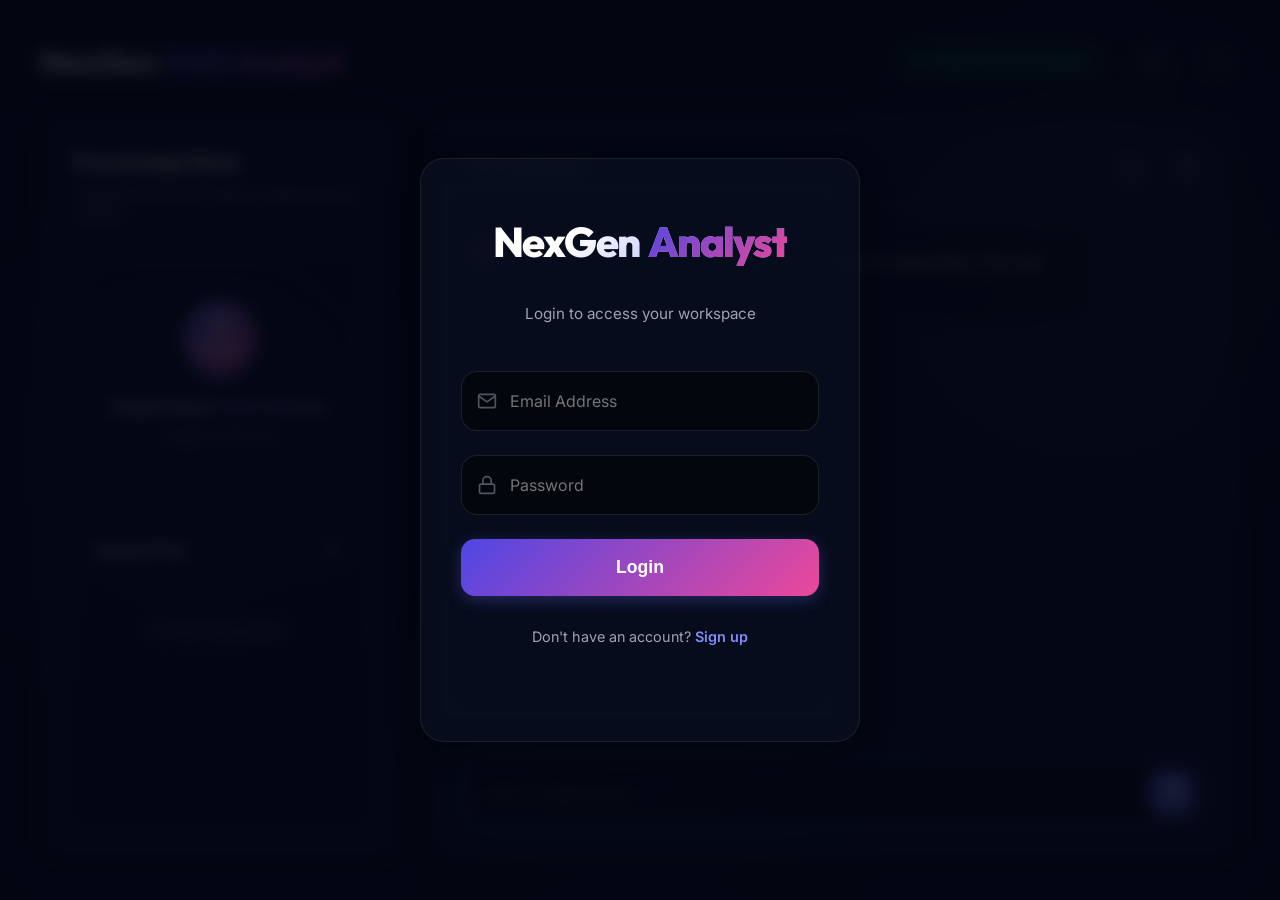
==== commit 63083e1e: "Add files via upload" ====
--- a/templates/index.html
+++ b/templates/index.html
@@ -115,9 +115,14 @@
             <section class="chat-section glass-panel">
                 <div class="chat-header">
                     <h2>Conversation</h2>
-                    <button id="clearHistoryBtn" class="action-btn" title="Clear History">
-                        <svg width="18" height="18" viewBox="0 0 24 24" fill="none" stroke="currentColor" stroke-width="2"><polyline points="3 6 5 6 21 6"></polyline><path d="M19 6v14a2 2 0 0 1-2 2H7a2 2 0 0 1-2-2V6m3 0V4a2 2 0 0 1 2-2h4a2 2 0 0 1 2 2v2"></path></svg>
-                    </button>
+                    <div class="chat-controls">
+                        <button id="shareChatBtn" class="action-btn" title="Copy Full Chat">
+                            <svg width="18" height="18" viewBox="0 0 24 24" fill="none" stroke="currentColor" stroke-width="2"><path d="M4 12v8a2 2 0 0 0 2 2h12a2 2 0 0 0 2-2v-8"></path><polyline points="16 6 12 2 8 6"></polyline><line x1="12" y1="2" x2="12" y2="15"></line></svg>
+                        </button>
+                        <button id="clearHistoryBtn" class="action-btn" title="Clear History">
+                            <svg width="18" height="18" viewBox="0 0 24 24" fill="none" stroke="currentColor" stroke-width="2"><polyline points="3 6 5 6 21 6"></polyline><path d="M19 6v14a2 2 0 0 1-2 2H7a2 2 0 0 1-2-2V6m3 0V4a2 2 0 0 1 2-2h4a2 2 0 0 1 2 2v2"></path></svg>
+                        </button>
+                    </div>
                 </div>
                 <div class="chat-history" id="chatHistory">
                     <div class="message system-msg">
@@ -141,6 +146,18 @@
                 </div>
             </section>
         </div>
+
+        <!-- Mobile Navigation Bar -->
+        <nav class="mobile-bottom-nav">
+            <button class="nav-item active" data-target="chat">
+                <svg width="20" height="20" viewBox="0 0 24 24" fill="none" stroke="currentColor" stroke-width="2"><path d="M21 15a2 2 0 0 1-2 2H7l-4 4V5a2 2 0 0 1 2-2h14a2 2 0 0 1 2 2z"></path></svg>
+                <span>Chat</span>
+            </button>
+            <button class="nav-item" data-target="upload">
+                <svg width="20" height="20" viewBox="0 0 24 24" fill="none" stroke="currentColor" stroke-width="2"><path d="M4 19.5A2.5 2.5 0 0 1 6.5 17H20"></path><path d="M6.5 2H20v20H6.5A2.5 2.5 0 0 1 4 19.5v-15A2.5 2.5 0 0 1 6.5 2z"></path></svg>
+                <span>Files</span>
+            </button>
+        </nav>
     </main>
 
     <script src="/static/script.js"></script>
--- a/static/style.css
+++ b/static/style.css
@@ -651,6 +651,11 @@
     border-bottom: 1px solid rgba(255, 255, 255, 0.05);
 }
 
+.chat-controls {
+    display: flex;
+    gap: 0.75rem;
+}
+
 .chat-header h2 {
     font-family: var(--app-font);
     font-size: 1.3rem;
@@ -735,6 +740,48 @@
     letter-spacing: 0.2px;
     word-break: break-word;
     box-shadow: 0 4px 15px rgba(0,0,0,0.1);
+    position: relative;
+}
+
+.msg-actions {
+    position: absolute;
+    bottom: -1rem;
+    right: 0.5rem;
+    display: flex;
+    gap: 0.5rem;
+    opacity: 0;
+    transition: all 0.2s ease;
+    z-index: 10;
+}
+
+.message:hover .msg-actions {
+    opacity: 1;
+    bottom: -0.5rem;
+}
+
+.msg-copy-btn {
+    background: var(--card-bg);
+    border: 1px solid var(--card-border);
+    color: var(--text-secondary);
+    width: 28px;
+    height: 28px;
+    border-radius: 8px;
+    display: flex;
+    align-items: center;
+    justify-content: center;
+    cursor: pointer;
+    backdrop-filter: blur(10px);
+    box-shadow: 0 4px 12px rgba(0,0,0,0.1);
+}
+
+.msg-copy-btn:hover {
+    color: var(--text-primary);
+    border-color: var(--accent-hover);
+}
+
+.msg-copy-btn.copied {
+    color: var(--success-color);
+    border-color: var(--success-color);
 }
 
 .system-msg .msg-bubble {
@@ -843,6 +890,9 @@
 @keyframes fadeInLeft { from { opacity: 0; transform: translateX(-20px); } to { opacity: 1; transform: translateX(0); } }
 @keyframes fadeInRight { from { opacity: 0; transform: translateX(20px); } to { opacity: 1; transform: translateX(0); } }
 
+/* Desktop visibility defaults */
+.mobile-bottom-nav { display: none; }
+
 /* Responsiveness Improvements */
 @media (max-width: 1024px) {
     .main-content {
@@ -875,6 +925,8 @@
         padding: 0;
         height: 100dvh;
         overflow: hidden;
+        display: flex;
+        flex-direction: column;
     }
     
     .header {
@@ -882,10 +934,10 @@
         margin-bottom: 0;
         background: var(--panel-bg);
         border-bottom: 1px solid var(--glass-border);
+        flex-shrink: 0;
     }
     
     .logo { font-size: 1.5rem; }
-    
     .stats-badge { display: none; }
 
     .main-content {
@@ -894,41 +946,104 @@
         display: flex;
         flex-direction: column;
         overflow: hidden;
+        position: relative;
     }
     
-    .upload-sidebar {
-        padding: 1rem;
+    .upload-sidebar, .chat-section {
+        position: absolute;
+        top: 0;
+        left: 0;
+        width: 100%;
+        height: 100%;
         border-radius: 0;
-        height: auto;
         border: none;
-        border-bottom: 1px solid var(--glass-border);
-    }
-
-    .uploaded-files-section {
-        max-height: 150px;
+        padding: 1.5rem;
+        background: var(--bg-color-main);
+        transition: opacity 0.3s ease, transform 0.3s ease;
         overflow-y: auto;
     }
+
+    /* Tab Switch Logic on Mobile */
+    .view-hidden {
+        opacity: 0;
+        pointer-events: none;
+        transform: translateY(20px);
+    }
+
+    .upload-header, .chat-header {
+        text-align: center;
+        margin-bottom: 1.5rem;
+    }
+
+    .upload-header h2, .chat-header h2 {
+        font-size: 1.5rem;
+        margin-bottom: 0.5rem;
+    }
+
+    .chat-section {
+        display: flex;
+        flex-direction: column;
+        padding-bottom: 90px;
+    }
+
+    .chat-history { flex: 1; }
     
-    .chat-section {
+    .chat-input-wrapper {
+        position: fixed;
+        bottom: 5rem;
+        left: 1rem;
+        right: 1rem;
+        margin-top: 0;
+        z-index: 50;
+    }
+
+    .chat-typing {
+        bottom: 9rem;
+        left: 2rem;
+    }
+
+    /* Mobile Nav Bar Styling */
+    .mobile-bottom-nav {
+        display: flex;
+        justify-content: space-around;
+        align-items: center;
+        background: var(--panel-bg);
+        backdrop-filter: blur(20px);
+        border-top: 1px solid var(--glass-border);
+        height: 70px;
+        flex-shrink: 0;
+        padding-bottom: env(safe-area-inset-bottom);
+        z-index: 100;
+    }
+
+    .nav-item {
         flex: 1;
-        border-radius: 0;
         height: 100%;
         display: flex;
         flex-direction: column;
-        padding: 1rem;
-    }
-    
-    .chat-history {
-        flex: 1;
-    }
-
-    .chat-input-wrapper {
-        margin-bottom: 1rem;
-    }
-
-    .chat-typing {
-        bottom: 5rem;
-        left: 1rem;
+        align-items: center;
+        justify-content: center;
+        gap: 4px;
+        background: none;
+        border: none;
+        color: var(--text-secondary);
+        font-family: var(--app-font);
+        font-size: 0.75rem;
+        font-weight: 500;
+        transition: all 0.3s;
+        cursor: pointer;
+    }
+
+    .nav-item.active {
+        color: var(--accent-hover);
+    }
+
+    .nav-item svg {
+        transition: transform 0.3s;
+    }
+
+    .nav-item.active svg {
+        transform: scale(1.1);
     }
 }
 
@@ -937,3 +1052,117 @@
     .logo { font-size: 1.3rem; }
     .msg-bubble { font-size: 0.85rem; padding: 0.8rem 1rem; }
 }
+
+/* Global Bright Mode Overrides (High Contrast) */
+body.bright-mode {
+    --bg-color-main: #f0f2f5;
+    --card-bg: #ffffff;
+    --card-border: rgba(99, 102, 241, 0.2);
+    --card-shadow: 0 4px 20px rgba(0, 0, 0, 0.08);
+    --text-primary: #0f172a;
+    --text-secondary: #334155;
+    --panel-bg: rgba(255, 255, 255, 0.95);
+    --glass-border: rgba(99, 102, 241, 0.15);
+}
+
+body.bright-mode .upload-header h2,
+body.bright-mode .chat-header h2,
+body.bright-mode .section-title h3,
+body.bright-mode .auth-title.logo,
+body.bright-mode .chat-typing,
+body.bright-mode .auth-subtitle,
+body.bright-mode .logo,
+body.bright-mode .upload-header p {
+    color: #0f172a !important;
+}
+
+body.bright-mode .system-msg .msg-bubble {
+    background: #e2e8f0 !important;
+    color: #1e293b !important;
+    border: 1px solid #cbd5e1 !important;
+    box-shadow: 0 2px 8px rgba(0,0,0,0.05) !important;
+}
+
+body.bright-mode .user-msg .msg-bubble {
+    background: #4f46e5 !important;
+    color: #ffffff !important;
+    border: none !important;
+    box-shadow: 0 4px 12px rgba(79, 70, 229, 0.2) !important;
+}
+
+body.bright-mode .user-msg .avatar {
+    background: #f1f5f9 !important;
+    color: #0f172a !important;
+    border: 1px solid #e2e8f0 !important;
+}
+
+body.bright-mode #questionInput {
+    color: #0f172a !important;
+}
+
+body.bright-mode #questionInput::placeholder {
+    color: #64748b !important;
+}
+
+body.bright-mode .uploaded-files-section {
+    background: #f8fafc !important;
+    border: 1px solid #e2e8f0 !important;
+}
+
+body.bright-mode .chat-input-wrapper {
+    background: #ffffff !important;
+    border: 1px solid #cbd5e1 !important;
+    box-shadow: 0 4px 15px rgba(0,0,0,0.05) !important;
+}
+
+body.bright-mode .upload-zone {
+    background: #f1f5f9 !important;
+    border: 2px dashed #cbd5e1 !important;
+    color: #0f172a !important;
+}
+
+body.bright-mode .upload-zone span {
+    color: #0f172a !important;
+}
+
+body.bright-mode .stats-badge {
+    background: #dcfce7 !important;
+    border-color: #86efac !important;
+    color: #166534 !important;
+}
+
+body.bright-mode .pulse-dot {
+    background: #22c55e !important;
+}
+
+body.bright-mode .auth-form input {
+    color: #0f172a !important;
+    background: #f8fafc !important;
+    border: 1px solid #e2e8f0 !important;
+}
+
+body.bright-mode .action-btn {
+    background: #f1f5f9 !important;
+    border: 1px solid #e2e8f0 !important;
+    color: #475569 !important;
+}
+
+body.bright-mode .action-btn:hover {
+    background: #e2e8f0 !important;
+    color: #0f172a !important;
+}
+
+body.bright-mode .file-item {
+    background: #ffffff !important;
+    border: 1px solid #e2e8f0 !important;
+    color: #1e293b !important;
+}
+
+body.bright-mode .file-delete-btn {
+    color: #94a3b8 !important;
+}
+
+body.bright-mode .file-delete-btn:hover {
+    color: #ef4444 !important;
+    background: #fee2e2 !important;
+}
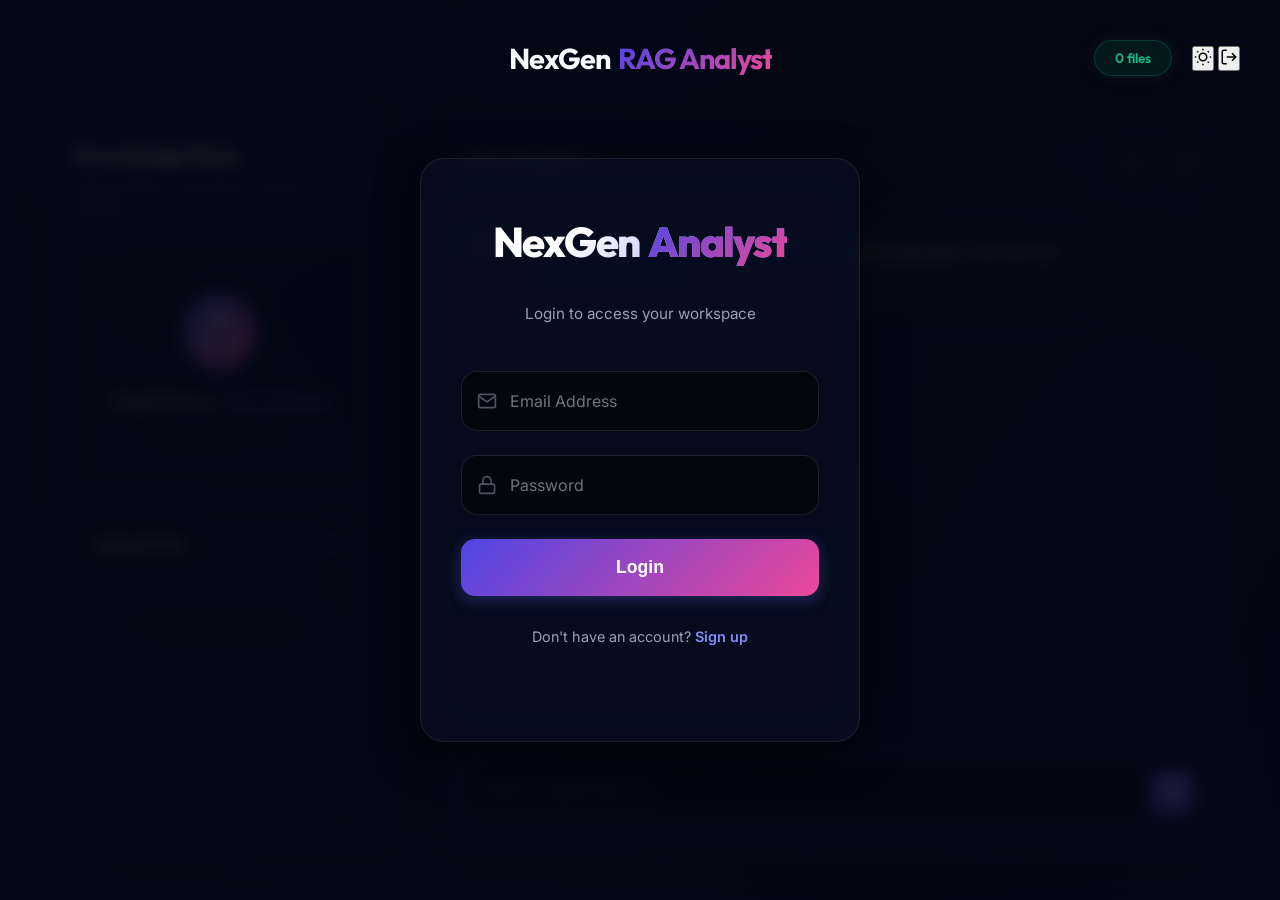
==== commit a9724a68: "Add files via upload" ====
--- a/templates/index.html
+++ b/templates/index.html
@@ -61,18 +61,22 @@
     <main class="app-container">
         
         <header class="header">
+            <div class="header-left">
+                <!-- Placeholder for future menu or avatar -->
+            </div>
             <h1 class="logo">NexGen <span>RAG Analyst</span></h1>
             <div class="header-right">
                 <div class="stats-badge" id="statsBadge">
-                    <span class="pulse-dot"></span>
-                    <span id="statsText">0 files / 0 chunks indexed</span>
+                    <span id="statsText">0 files</span>
                 </div>
-                <button id="themeToggle" class="action-btn theme-btn" title="Toggle Bright Mode">
-                    <svg width="18" height="18" viewBox="0 0 24 24" fill="none" stroke="currentColor" stroke-width="2"><circle cx="12" cy="12" r="5"></circle><line x1="12" y1="1" x2="12" y2="3"></line><line x1="12" y1="21" x2="12" y2="23"></line><line x1="4.22" y1="4.22" x2="5.64" y2="5.64"></line><line x1="18.36" y1="18.36" x2="19.78" y2="19.78"></line><line x1="1" y1="12" x2="3" y2="12"></line><line x1="21" y1="12" x2="23" y2="12"></line><line x1="4.22" y1="19.78" x2="5.64" y2="18.36"></line><line x1="18.36" y1="5.64" x2="19.78" y2="4.22"></line></svg>
-                </button>
-                <button id="logoutBtn" class="action-btn logout-btn" title="Logout">
-                    <svg width="18" height="18" viewBox="0 0 24 24" fill="none" stroke="currentColor" stroke-width="2"><path d="M9 21H5a2 2 0 0 1-2-2V5a2 2 0 0 1 2-2h4"></path><polyline points="16 17 21 12 16 7"></polyline><line x1="21" y1="12" x2="9" y2="12"></line></svg>
-                </button>
+                <div class="header-actions">
+                    <button id="themeToggle" class="header-btn" title="Toggle Bright Mode">
+                        <svg width="18" height="18" viewBox="0 0 24 24" fill="none" stroke="currentColor" stroke-width="2"><circle cx="12" cy="12" r="5"></circle><line x1="12" y1="1" x2="12" y2="3"></line><line x1="12" y1="21" x2="12" y2="23"></line><line x1="4.22" y1="4.22" x2="5.64" y2="5.64"></line><line x1="18.36" y1="18.36" x2="19.78" y2="19.78"></line><line x1="1" y1="12" x2="3" y2="12"></line><line x1="21" y1="12" x2="23" y2="12"></line><line x1="4.22" y1="19.78" x2="5.64" y2="18.36"></line><line x1="18.36" y1="5.64" x2="19.78" y2="4.22"></line></svg>
+                    </button>
+                    <button id="logoutBtn" class="header-btn" title="Logout">
+                        <svg width="18" height="18" viewBox="0 0 24 24" fill="none" stroke="currentColor" stroke-width="2"><path d="M9 21H5a2 2 0 0 1-2-2V5a2 2 0 0 1 2-2h4"></path><polyline points="16 17 21 12 16 7"></polyline><line x1="21" y1="12" x2="9" y2="12"></line></svg>
+                    </button>
+                </div>
             </div>
         </header>
 
--- a/static/style.css
+++ b/static/style.css
@@ -1,29 +1,29 @@
 @import url('https://fonts.googleapis.com/css2?family=Outfit:wght@300;400;500;600;700&family=Inter:wght@400;500;600&display=swap');
 
 :root {
-    /* Dark Mode Defaults */
-    --bg-color-main: #030712;
-    --card-bg: rgba(17, 24, 39, 0.45);
+    /* Premium Dark Mode */
+    --bg-color-main: #020617;
+    --card-bg: rgba(15, 23, 42, 0.45);
     --card-border: rgba(255, 255, 255, 0.08);
-    --card-shadow: 0 8px 32px 0 rgba(0, 0, 0, 0.4);
+    --card-shadow: 0 12px 40px rgba(0, 0, 0, 0.5);
     
-    --accent-color: #6366f1; /* Indigo */
+    --accent-color: #6366f1;
     --accent-hover: #818cf8;
-    --accent-glow: rgba(99, 102, 241, 0.5);
+    --accent-glow: rgba(99, 102, 241, 0.4);
     
-    --text-primary: #f9fafb;
-    --text-secondary: #9ca3af;
+    --text-primary: #f8fafc;
+    --text-secondary: #94a3b8;
     --success-color: #10b981;
-    --danger-color: #ef4444;
+    --danger-color: #f43f5e;
     
     --gradient-1: #4f46e5;
     --gradient-2: #ec4899;
-    --gradient-3: #14b8a6;
+    --gradient-3: #8b5cf6;
     
     --app-font: 'Outfit', sans-serif;
     --body-font: 'Inter', sans-serif;
 
-    --panel-bg: rgba(17, 24, 39, 0.6);
+    --panel-bg: rgba(15, 23, 42, 0.7);
     --glass-border: rgba(255, 255, 255, 0.1);
 }
 
@@ -49,9 +49,10 @@
 body {
     background-color: var(--bg-color-main);
     background-image: 
-        radial-gradient(circle at 15% 50%, rgba(79, 70, 229, 0.12), transparent 25%),
-        radial-gradient(circle at 85% 30%, rgba(236, 72, 153, 0.12), transparent 25%),
-        radial-gradient(circle at 50% 80%, rgba(20, 184, 166, 0.08), transparent 30%);
+        radial-gradient(at 0% 0%, rgba(99, 102, 241, 0.15) 0px, transparent 50%),
+        radial-gradient(at 100% 0%, rgba(236, 72, 153, 0.1) 0px, transparent 50%),
+        radial-gradient(at 100% 100%, rgba(79, 70, 229, 0.1) 0px, transparent 50%),
+        radial-gradient(at 0% 100%, rgba(139, 92, 246, 0.15) 0px, transparent 50%);
     background-attachment: fixed;
     color: var(--text-primary);
     min-height: 100vh;
@@ -81,30 +82,25 @@
     align-items: center;
     margin-bottom: 2rem;
     animation: fadeInDown 0.8s ease cubic-bezier(0.16, 1, 0.3, 1);
-}
-
-.header-right {
-    display: flex;
-    align-items: center;
-    gap: 1.5rem;
-}
-
-.logout-btn {
-    opacity: 0.8;
-}
-
-.logout-btn:hover {
-    opacity: 1;
+    position: relative;
+    z-index: 1000;
+}
+
+.header-left {
+    flex: 1;
+    display: flex;
+    justify-content: flex-start;
 }
 
 .logo {
     font-family: var(--app-font);
-    font-size: 2rem;
+    font-size: 1.8rem;
     font-weight: 700;
-    letter-spacing: -0.5px;
+    letter-spacing: -1px;
     display: flex;
     align-items: center;
     gap: 0.5rem;
+    color: var(--text-primary);
 }
 
 .logo span {
@@ -115,30 +111,24 @@
 }
 
 .header-right {
-    display: flex;
-    align-items: center;
-    gap: 1.5rem;
-}
-
-.logout-btn {
-    opacity: 0.8;
-}
-
-.logout-btn:hover {
-    opacity: 1;
+    flex: 1;
+    display: flex;
+    align-items: center;
+    justify-content: flex-end;
+    gap: 1.25rem;
 }
 
 .stats-badge {
-    background: rgba(16, 185, 129, 0.08);
+    background: rgba(16, 185, 129, 0.1);
     border: 1px solid rgba(16, 185, 129, 0.2);
     padding: 0.5rem 1.25rem;
     border-radius: 50px;
     display: flex;
     align-items: center;
-    gap: 0.75rem;
+    gap: 0.5rem;
     font-size: 0.85rem;
+    color: var(--success-color);
     font-weight: 600;
-    color: var(--success-color);
     box-shadow: 0 0 15px rgba(16, 185, 129, 0.1);
     font-family: var(--app-font);
 }
@@ -528,14 +518,22 @@
     display: flex;
     align-items: center;
     justify-content: space-between;
-    background: rgba(255, 255, 255, 0.04);
-    padding: 0.75rem 1rem;
-    border-radius: 12px;
+    background: rgba(255, 255, 255, 0.03);
+    padding: 0.85rem 1rem;
+    border-radius: 14px;
     font-size: 0.85rem;
     font-weight: 500;
     color: var(--text-secondary);
-    transition: all 0.25s ease;
-    animation: slideUp 0.3s ease;
+    transition: all 0.3s cubic-bezier(0.4, 0, 0.2, 1);
+    border: 1px solid rgba(255, 255, 255, 0.05);
+    animation: slideUp 0.4s ease forwards;
+}
+
+.file-item:hover {
+    background: rgba(255, 255, 255, 0.06);
+    transform: translateX(4px);
+    border-color: var(--accent-hover);
+    box-shadow: 0 4px 15px rgba(0,0,0,0.2);
 }
 
 .bright-mode .file-item {
@@ -711,14 +709,15 @@
 .user-msg { align-self: flex-end; flex-direction: row-reverse; }
 
 .avatar {
-    width: 38px;
-    height: 38px;
-    border-radius: 12px; /* Smoother squircle look */
+    width: 36px;
+    height: 36px;
+    border-radius: 10px;
     display: flex;
     align-items: center;
     justify-content: center;
     flex-shrink: 0;
-    box-shadow: 0 4px 10px rgba(0,0,0,0.2);
+    box-shadow: 0 4px 12px rgba(0,0,0,0.3);
+    border: 1px solid rgba(255,255,255,0.1);
 }
 
 .system-msg .avatar {
@@ -733,14 +732,18 @@
 }
 
 .msg-bubble {
-    padding: 1.2rem 1.4rem;
-    border-radius: 20px;
+    padding: 1rem 1.25rem 1.5rem 1.25rem;
+    border-radius: 18px;
     font-size: 0.95rem;
     line-height: 1.6;
-    letter-spacing: 0.2px;
+    letter-spacing: 0.1px;
     word-break: break-word;
-    box-shadow: 0 4px 15px rgba(0,0,0,0.1);
+    box-shadow: 0 4px 20px rgba(0,0,0,0.15);
     position: relative;
+    user-select: text;
+    -webkit-user-select: text;
+    transition: all 0.3s ease;
+    animation: slideUp 0.4s cubic-bezier(0.16, 1, 0.3, 1);
 }
 
 .msg-actions {
@@ -763,8 +766,8 @@
     background: var(--card-bg);
     border: 1px solid var(--card-border);
     color: var(--text-secondary);
-    width: 28px;
-    height: 28px;
+    width: 32px; /* Slightly larger for touch */
+    height: 32px;
     border-radius: 8px;
     display: flex;
     align-items: center;
@@ -785,17 +788,19 @@
 }
 
 .system-msg .msg-bubble {
-    background: rgba(0, 0, 0, 0.3);
-    border: 1px solid rgba(255, 255, 255, 0.05);
+    background: linear-gradient(135deg, rgba(30, 41, 59, 0.8), rgba(15, 23, 42, 0.9));
+    border: 1px solid var(--glass-border);
     border-top-left-radius: 4px;
-    color: #e5e7eb;
+    color: var(--text-primary);
+    box-shadow: 0 4px 25px rgba(0,0,0,0.2), 0 0 15px rgba(99, 102, 241, 0.1);
 }
 
 .user-msg .msg-bubble {
-    background: linear-gradient(135deg, rgba(79, 70, 229, 0.15), rgba(99, 102, 241, 0.05));
-    border: 1px solid rgba(99, 102, 241, 0.2);
+    background: linear-gradient(135deg, var(--accent-color), var(--gradient-3));
+    border: none;
     border-top-right-radius: 4px;
     color: #fff;
+    box-shadow: 0 10px 25px rgba(99, 102, 241, 0.2);
 }
 
 .chat-input-wrapper {
@@ -822,12 +827,13 @@
     background: transparent;
     border: none;
     color: var(--text-primary);
-    padding: 0.5rem 0.75rem;
+    padding: 0.75rem 0.75rem;
     font-size: 1rem;
     resize: none;
-    max-height: 200px;
-    overflow-y: auto;
-    line-height: 1.5;
+    max-height: 150px;
+    overflow-y: hidden; /* Script will handle resize */
+    line-height: 1.4;
+    transition: height 0.1s ease;
 }
 
 #questionInput:focus { outline: none; }
@@ -960,7 +966,7 @@
         padding: 1.5rem;
         background: var(--bg-color-main);
         transition: opacity 0.3s ease, transform 0.3s ease;
-        overflow-y: auto;
+        overflow: hidden; /* Prevent section itself from scrolling */
     }
 
     /* Tab Switch Logic on Mobile */
@@ -972,7 +978,8 @@
 
     .upload-header, .chat-header {
         text-align: center;
-        margin-bottom: 1.5rem;
+        margin-bottom: 1rem;
+        flex-shrink: 0;
     }
 
     .upload-header h2, .chat-header h2 {
@@ -983,59 +990,129 @@
     .chat-section {
         display: flex;
         flex-direction: column;
-        padding-bottom: 90px;
-    }
-
-    .chat-history { flex: 1; }
+        padding-bottom: 0; /* Reset */
+    }
+
+    .chat-history {
+        flex: 1;
+        overflow-y: auto;
+        padding-bottom: 160px; /* Space for the floating pill */
+        mask-image: linear-gradient(to bottom, transparent, black 1%, black 95%, transparent);
+        -webkit-mask-image: linear-gradient(to bottom, transparent, black 1%, black 95%, transparent);
+    }
     
     .chat-input-wrapper {
         position: fixed;
-        bottom: 5rem;
+        bottom: calc(78px + env(safe-area-inset-bottom));
         left: 1rem;
         right: 1rem;
-        margin-top: 0;
-        z-index: 50;
+        width: auto;
+        margin: 0;
+        border-radius: 28px;
+        border: 1px solid var(--glass-border);
+        background: var(--panel-bg);
+        padding: 6px 6px 6px 18px;
+        z-index: 1000;
+        backdrop-filter: blur(25px);
+        -webkit-backdrop-filter: blur(25px);
+        display: flex;
+        align-items: flex-end;
+        box-shadow: 0 12px 40px rgba(0,0,0,0.2), 0 0 0 1px rgba(255,255,255,0.05);
+        transition: transform 0.3s cubic-bezier(0.175, 0.885, 0.32, 1.275);
+    }
+
+    .chat-input-wrapper:focus-within {
+        transform: translateY(-2px);
+        border-color: var(--accent-hover);
+        box-shadow: 0 20px 50px rgba(0,0,0,0.3);
+    }
+
+    .msg-actions {
+        opacity: 1 !important;
+        visibility: visible !important;
+        bottom: 0.5rem !important;
+        right: 0.5rem !important;
+        display: flex !important;
     }
 
     .chat-typing {
-        bottom: 9rem;
+        position: fixed;
+        bottom: calc(138px + env(safe-area-inset-bottom));
         left: 2rem;
-    }
-
-    /* Mobile Nav Bar Styling */
-    .mobile-bottom-nav {
+        z-index: 60;
+        background: rgba(0,0,0,0.4);
+        padding: 4px 12px;
+        border-radius: 10px;
+        backdrop-filter: blur(10px);
+        font-size: 0.75rem;
+    }
+
+    /* Mobile Header Premium Look */
+    .header {
+        padding: 0.75rem 1rem;
+        background: transparent;
         display: flex;
-        justify-content: space-around;
         align-items: center;
+        justify-content: space-between;
+        position: relative;
+        z-index: 100;
+    }
+
+    .logo {
+        position: absolute;
+        left: 50%;
+        transform: translateX(-50%);
+        font-size: 1.25rem;
+        letter-spacing: -0.5px;
+    }
+
+    .header-actions {
+        display: flex;
+        gap: 0.5rem;
+    }
+
+    .header-btn {
+        width: 38px;
+        height: 38px;
         background: var(--panel-bg);
-        backdrop-filter: blur(20px);
-        border-top: 1px solid var(--glass-border);
-        height: 70px;
-        flex-shrink: 0;
-        padding-bottom: env(safe-area-inset-bottom);
-        z-index: 100;
-    }
-
-    .nav-item {
-        flex: 1;
-        height: 100%;
+        border: 1px solid var(--glass-border);
+        border-radius: 12px;
         display: flex;
-        flex-direction: column;
         align-items: center;
         justify-content: center;
-        gap: 4px;
-        background: none;
-        border: none;
-        color: var(--text-secondary);
-        font-family: var(--app-font);
-        font-size: 0.75rem;
-        font-weight: 500;
-        transition: all 0.3s;
-        cursor: pointer;
+        color: var(--text-primary);
+        backdrop-filter: blur(10px);
+    }
+
+    /* Bottom Nav Shine Up */
+    .mobile-bottom-nav {
+        background: var(--panel-bg);
+        backdrop-filter: blur(30px) saturate(180%);
+        -webkit-backdrop-filter: blur(30px) saturate(180%);
+        height: 75px;
+        border-top: 1px solid var(--glass-border);
+        box-shadow: 0 -10px 40px rgba(0,0,0,0.4);
+    }
+
+    .nav-item {
+        position: relative;
+        transition: transform 0.2s cubic-bezier(0.34, 1.56, 0.64, 1);
     }
 
     .nav-item.active {
         color: var(--accent-hover);
+        transform: translateY(-5px);
+    }
+
+    .nav-item.active::after {
+        content: '';
+        position: absolute;
+        bottom: -4px;
+        width: 4px;
+        height: 4px;
+        background: var(--accent-hover);
+        border-radius: 50%;
+        box-shadow: 0 0 10px var(--accent-hover);
     }
 
     .nav-item svg {
@@ -1112,7 +1189,14 @@
 body.bright-mode .chat-input-wrapper {
     background: #ffffff !important;
     border: 1px solid #cbd5e1 !important;
-    box-shadow: 0 4px 15px rgba(0,0,0,0.05) !important;
+    box-shadow: 0 15px 45px rgba(0,0,0,0.12) !important;
+}
+
+body.bright-mode .chat-typing {
+    background: rgba(255,255,255,0.8) !important;
+    color: #4f46e5 !important;
+    border: 1px solid #e2e8f0;
+    box-shadow: 0 4px 12px rgba(0,0,0,0.05);
 }
 
 body.bright-mode .upload-zone {
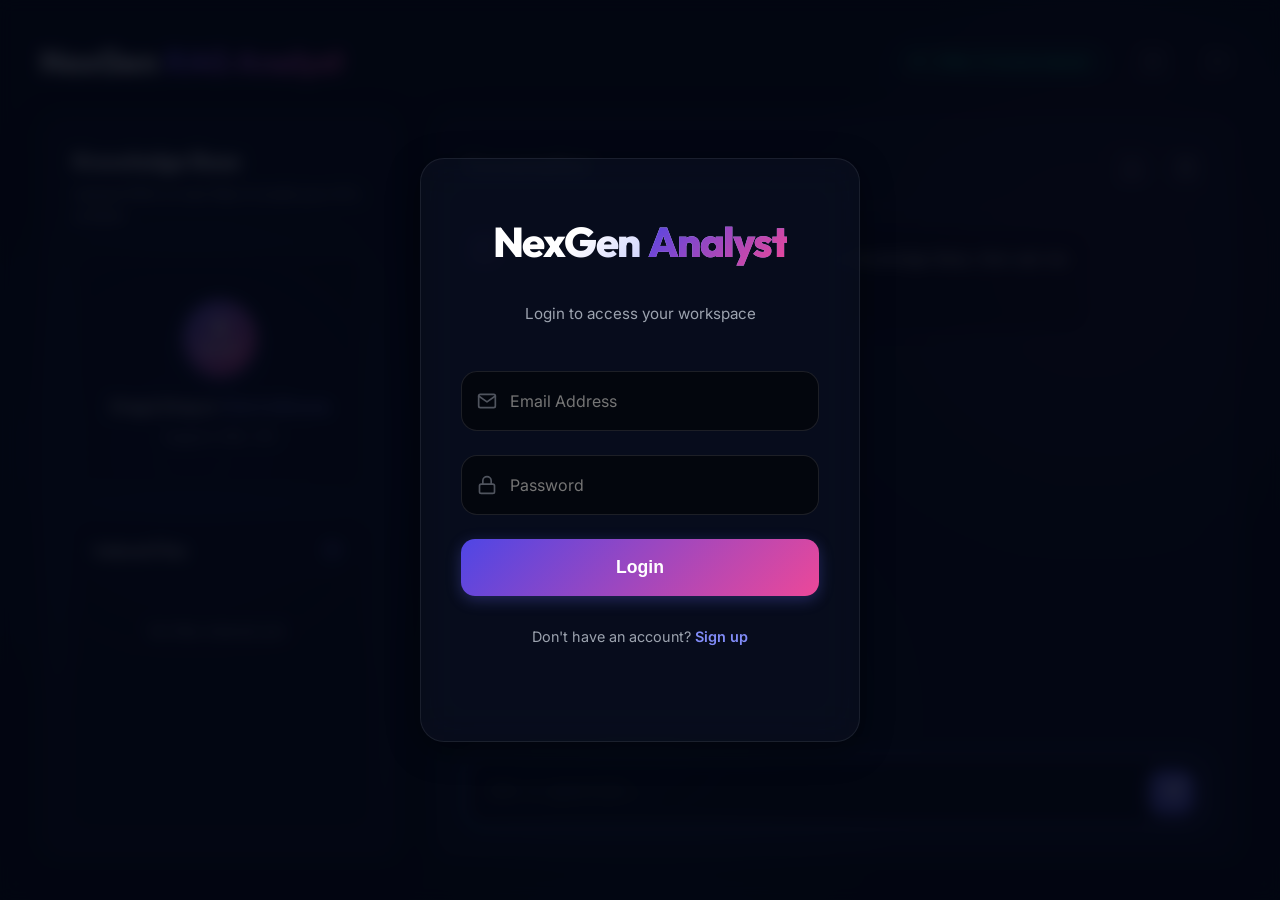
==== commit eccd0a0a: "Add files via upload" ====
--- a/templates/index.html
+++ b/templates/index.html
@@ -61,22 +61,18 @@
     <main class="app-container">
         
         <header class="header">
-            <div class="header-left">
-                <!-- Placeholder for future menu or avatar -->
-            </div>
             <h1 class="logo">NexGen <span>RAG Analyst</span></h1>
             <div class="header-right">
                 <div class="stats-badge" id="statsBadge">
-                    <span id="statsText">0 files</span>
+                    <span class="pulse-dot"></span>
+                    <span id="statsText">0 files / 0 chunks indexed</span>
                 </div>
-                <div class="header-actions">
-                    <button id="themeToggle" class="header-btn" title="Toggle Bright Mode">
-                        <svg width="18" height="18" viewBox="0 0 24 24" fill="none" stroke="currentColor" stroke-width="2"><circle cx="12" cy="12" r="5"></circle><line x1="12" y1="1" x2="12" y2="3"></line><line x1="12" y1="21" x2="12" y2="23"></line><line x1="4.22" y1="4.22" x2="5.64" y2="5.64"></line><line x1="18.36" y1="18.36" x2="19.78" y2="19.78"></line><line x1="1" y1="12" x2="3" y2="12"></line><line x1="21" y1="12" x2="23" y2="12"></line><line x1="4.22" y1="19.78" x2="5.64" y2="18.36"></line><line x1="18.36" y1="5.64" x2="19.78" y2="4.22"></line></svg>
-                    </button>
-                    <button id="logoutBtn" class="header-btn" title="Logout">
-                        <svg width="18" height="18" viewBox="0 0 24 24" fill="none" stroke="currentColor" stroke-width="2"><path d="M9 21H5a2 2 0 0 1-2-2V5a2 2 0 0 1 2-2h4"></path><polyline points="16 17 21 12 16 7"></polyline><line x1="21" y1="12" x2="9" y2="12"></line></svg>
-                    </button>
-                </div>
+                <button id="themeToggle" class="action-btn theme-btn" title="Toggle Bright Mode">
+                    <svg width="18" height="18" viewBox="0 0 24 24" fill="none" stroke="currentColor" stroke-width="2"><circle cx="12" cy="12" r="5"></circle><line x1="12" y1="1" x2="12" y2="3"></line><line x1="12" y1="21" x2="12" y2="23"></line><line x1="4.22" y1="4.22" x2="5.64" y2="5.64"></line><line x1="18.36" y1="18.36" x2="19.78" y2="19.78"></line><line x1="1" y1="12" x2="3" y2="12"></line><line x1="21" y1="12" x2="23" y2="12"></line><line x1="4.22" y1="19.78" x2="5.64" y2="18.36"></line><line x1="18.36" y1="5.64" x2="19.78" y2="4.22"></line></svg>
+                </button>
+                <button id="logoutBtn" class="action-btn logout-btn" title="Logout">
+                    <svg width="18" height="18" viewBox="0 0 24 24" fill="none" stroke="currentColor" stroke-width="2"><path d="M9 21H5a2 2 0 0 1-2-2V5a2 2 0 0 1 2-2h4"></path><polyline points="16 17 21 12 16 7"></polyline><line x1="21" y1="12" x2="9" y2="12"></line></svg>
+                </button>
             </div>
         </header>
 
--- a/static/style.css
+++ b/static/style.css
@@ -1,29 +1,29 @@
 @import url('https://fonts.googleapis.com/css2?family=Outfit:wght@300;400;500;600;700&family=Inter:wght@400;500;600&display=swap');
 
 :root {
-    /* Premium Dark Mode */
-    --bg-color-main: #020617;
-    --card-bg: rgba(15, 23, 42, 0.45);
+    /* Dark Mode Defaults */
+    --bg-color-main: #030712;
+    --card-bg: rgba(17, 24, 39, 0.45);
     --card-border: rgba(255, 255, 255, 0.08);
-    --card-shadow: 0 12px 40px rgba(0, 0, 0, 0.5);
+    --card-shadow: 0 8px 32px 0 rgba(0, 0, 0, 0.4);
     
-    --accent-color: #6366f1;
+    --accent-color: #6366f1; /* Indigo */
     --accent-hover: #818cf8;
-    --accent-glow: rgba(99, 102, 241, 0.4);
+    --accent-glow: rgba(99, 102, 241, 0.5);
     
-    --text-primary: #f8fafc;
-    --text-secondary: #94a3b8;
+    --text-primary: #f9fafb;
+    --text-secondary: #9ca3af;
     --success-color: #10b981;
-    --danger-color: #f43f5e;
+    --danger-color: #ef4444;
     
     --gradient-1: #4f46e5;
     --gradient-2: #ec4899;
-    --gradient-3: #8b5cf6;
+    --gradient-3: #14b8a6;
     
     --app-font: 'Outfit', sans-serif;
     --body-font: 'Inter', sans-serif;
 
-    --panel-bg: rgba(15, 23, 42, 0.7);
+    --panel-bg: rgba(17, 24, 39, 0.6);
     --glass-border: rgba(255, 255, 255, 0.1);
 }
 
@@ -49,10 +49,9 @@
 body {
     background-color: var(--bg-color-main);
     background-image: 
-        radial-gradient(at 0% 0%, rgba(99, 102, 241, 0.15) 0px, transparent 50%),
-        radial-gradient(at 100% 0%, rgba(236, 72, 153, 0.1) 0px, transparent 50%),
-        radial-gradient(at 100% 100%, rgba(79, 70, 229, 0.1) 0px, transparent 50%),
-        radial-gradient(at 0% 100%, rgba(139, 92, 246, 0.15) 0px, transparent 50%);
+        radial-gradient(circle at 15% 50%, rgba(79, 70, 229, 0.12), transparent 25%),
+        radial-gradient(circle at 85% 30%, rgba(236, 72, 153, 0.12), transparent 25%),
+        radial-gradient(circle at 50% 80%, rgba(20, 184, 166, 0.08), transparent 30%);
     background-attachment: fixed;
     color: var(--text-primary);
     min-height: 100vh;
@@ -82,25 +81,30 @@
     align-items: center;
     margin-bottom: 2rem;
     animation: fadeInDown 0.8s ease cubic-bezier(0.16, 1, 0.3, 1);
-    position: relative;
-    z-index: 1000;
-}
-
-.header-left {
-    flex: 1;
-    display: flex;
-    justify-content: flex-start;
+}
+
+.header-right {
+    display: flex;
+    align-items: center;
+    gap: 1.5rem;
+}
+
+.logout-btn {
+    opacity: 0.8;
+}
+
+.logout-btn:hover {
+    opacity: 1;
 }
 
 .logo {
     font-family: var(--app-font);
-    font-size: 1.8rem;
+    font-size: 2rem;
     font-weight: 700;
-    letter-spacing: -1px;
+    letter-spacing: -0.5px;
     display: flex;
     align-items: center;
     gap: 0.5rem;
-    color: var(--text-primary);
 }
 
 .logo span {
@@ -111,24 +115,30 @@
 }
 
 .header-right {
-    flex: 1;
-    display: flex;
-    align-items: center;
-    justify-content: flex-end;
-    gap: 1.25rem;
+    display: flex;
+    align-items: center;
+    gap: 1.5rem;
+}
+
+.logout-btn {
+    opacity: 0.8;
+}
+
+.logout-btn:hover {
+    opacity: 1;
 }
 
 .stats-badge {
-    background: rgba(16, 185, 129, 0.1);
+    background: rgba(16, 185, 129, 0.08);
     border: 1px solid rgba(16, 185, 129, 0.2);
     padding: 0.5rem 1.25rem;
     border-radius: 50px;
     display: flex;
     align-items: center;
-    gap: 0.5rem;
+    gap: 0.75rem;
     font-size: 0.85rem;
+    font-weight: 600;
     color: var(--success-color);
-    font-weight: 600;
     box-shadow: 0 0 15px rgba(16, 185, 129, 0.1);
     font-family: var(--app-font);
 }
@@ -518,22 +528,14 @@
     display: flex;
     align-items: center;
     justify-content: space-between;
-    background: rgba(255, 255, 255, 0.03);
-    padding: 0.85rem 1rem;
-    border-radius: 14px;
+    background: rgba(255, 255, 255, 0.04);
+    padding: 0.75rem 1rem;
+    border-radius: 12px;
     font-size: 0.85rem;
     font-weight: 500;
     color: var(--text-secondary);
-    transition: all 0.3s cubic-bezier(0.4, 0, 0.2, 1);
-    border: 1px solid rgba(255, 255, 255, 0.05);
-    animation: slideUp 0.4s ease forwards;
-}
-
-.file-item:hover {
-    background: rgba(255, 255, 255, 0.06);
-    transform: translateX(4px);
-    border-color: var(--accent-hover);
-    box-shadow: 0 4px 15px rgba(0,0,0,0.2);
+    transition: all 0.25s ease;
+    animation: slideUp 0.3s ease;
 }
 
 .bright-mode .file-item {
@@ -709,15 +711,14 @@
 .user-msg { align-self: flex-end; flex-direction: row-reverse; }
 
 .avatar {
-    width: 36px;
-    height: 36px;
-    border-radius: 10px;
+    width: 38px;
+    height: 38px;
+    border-radius: 12px; /* Smoother squircle look */
     display: flex;
     align-items: center;
     justify-content: center;
     flex-shrink: 0;
-    box-shadow: 0 4px 12px rgba(0,0,0,0.3);
-    border: 1px solid rgba(255,255,255,0.1);
+    box-shadow: 0 4px 10px rgba(0,0,0,0.2);
 }
 
 .system-msg .avatar {
@@ -732,18 +733,17 @@
 }
 
 .msg-bubble {
-    padding: 1rem 1.25rem 1.5rem 1.25rem;
-    border-radius: 18px;
+    padding: 1rem 1.25rem 2rem 1.25rem; /* Sufficient bottom padding */
+    border-radius: 20px;
     font-size: 0.95rem;
     line-height: 1.6;
-    letter-spacing: 0.1px;
+    letter-spacing: 0.2px;
     word-break: break-word;
-    box-shadow: 0 4px 20px rgba(0,0,0,0.15);
+    box-shadow: 0 4px 15px rgba(0,0,0,0.1);
     position: relative;
-    user-select: text;
+    user-select: text; /* Allow manual selection/copy */
     -webkit-user-select: text;
-    transition: all 0.3s ease;
-    animation: slideUp 0.4s cubic-bezier(0.16, 1, 0.3, 1);
+    overflow-x: auto; /* Prevent long strings from breaking layout */
 }
 
 .msg-actions {
@@ -788,19 +788,17 @@
 }
 
 .system-msg .msg-bubble {
-    background: linear-gradient(135deg, rgba(30, 41, 59, 0.8), rgba(15, 23, 42, 0.9));
-    border: 1px solid var(--glass-border);
+    background: rgba(0, 0, 0, 0.3);
+    border: 1px solid rgba(255, 255, 255, 0.05);
     border-top-left-radius: 4px;
-    color: var(--text-primary);
-    box-shadow: 0 4px 25px rgba(0,0,0,0.2), 0 0 15px rgba(99, 102, 241, 0.1);
+    color: #e5e7eb;
 }
 
 .user-msg .msg-bubble {
-    background: linear-gradient(135deg, var(--accent-color), var(--gradient-3));
-    border: none;
+    background: linear-gradient(135deg, rgba(79, 70, 229, 0.15), rgba(99, 102, 241, 0.05));
+    border: 1px solid rgba(99, 102, 241, 0.2);
     border-top-right-radius: 4px;
     color: #fff;
-    box-shadow: 0 10px 25px rgba(99, 102, 241, 0.2);
 }
 
 .chat-input-wrapper {
@@ -1047,72 +1045,40 @@
         font-size: 0.75rem;
     }
 
-    /* Mobile Header Premium Look */
-    .header {
-        padding: 0.75rem 1rem;
-        background: transparent;
+    /* Mobile Nav Bar Styling */
+    .mobile-bottom-nav {
         display: flex;
+        justify-content: space-around;
         align-items: center;
-        justify-content: space-between;
-        position: relative;
+        background: var(--panel-bg);
+        backdrop-filter: blur(20px);
+        border-top: 1px solid var(--glass-border);
+        height: 70px;
+        flex-shrink: 0;
+        padding-bottom: env(safe-area-inset-bottom);
         z-index: 100;
     }
 
-    .logo {
-        position: absolute;
-        left: 50%;
-        transform: translateX(-50%);
-        font-size: 1.25rem;
-        letter-spacing: -0.5px;
-    }
-
-    .header-actions {
+    .nav-item {
+        flex: 1;
+        height: 100%;
         display: flex;
-        gap: 0.5rem;
-    }
-
-    .header-btn {
-        width: 38px;
-        height: 38px;
-        background: var(--panel-bg);
-        border: 1px solid var(--glass-border);
-        border-radius: 12px;
-        display: flex;
+        flex-direction: column;
         align-items: center;
         justify-content: center;
-        color: var(--text-primary);
-        backdrop-filter: blur(10px);
-    }
-
-    /* Bottom Nav Shine Up */
-    .mobile-bottom-nav {
-        background: var(--panel-bg);
-        backdrop-filter: blur(30px) saturate(180%);
-        -webkit-backdrop-filter: blur(30px) saturate(180%);
-        height: 75px;
-        border-top: 1px solid var(--glass-border);
-        box-shadow: 0 -10px 40px rgba(0,0,0,0.4);
-    }
-
-    .nav-item {
-        position: relative;
-        transition: transform 0.2s cubic-bezier(0.34, 1.56, 0.64, 1);
+        gap: 4px;
+        background: none;
+        border: none;
+        color: var(--text-secondary);
+        font-family: var(--app-font);
+        font-size: 0.75rem;
+        font-weight: 500;
+        transition: all 0.3s;
+        cursor: pointer;
     }
 
     .nav-item.active {
         color: var(--accent-hover);
-        transform: translateY(-5px);
-    }
-
-    .nav-item.active::after {
-        content: '';
-        position: absolute;
-        bottom: -4px;
-        width: 4px;
-        height: 4px;
-        background: var(--accent-hover);
-        border-radius: 50%;
-        box-shadow: 0 0 10px var(--accent-hover);
     }
 
     .nav-item svg {
